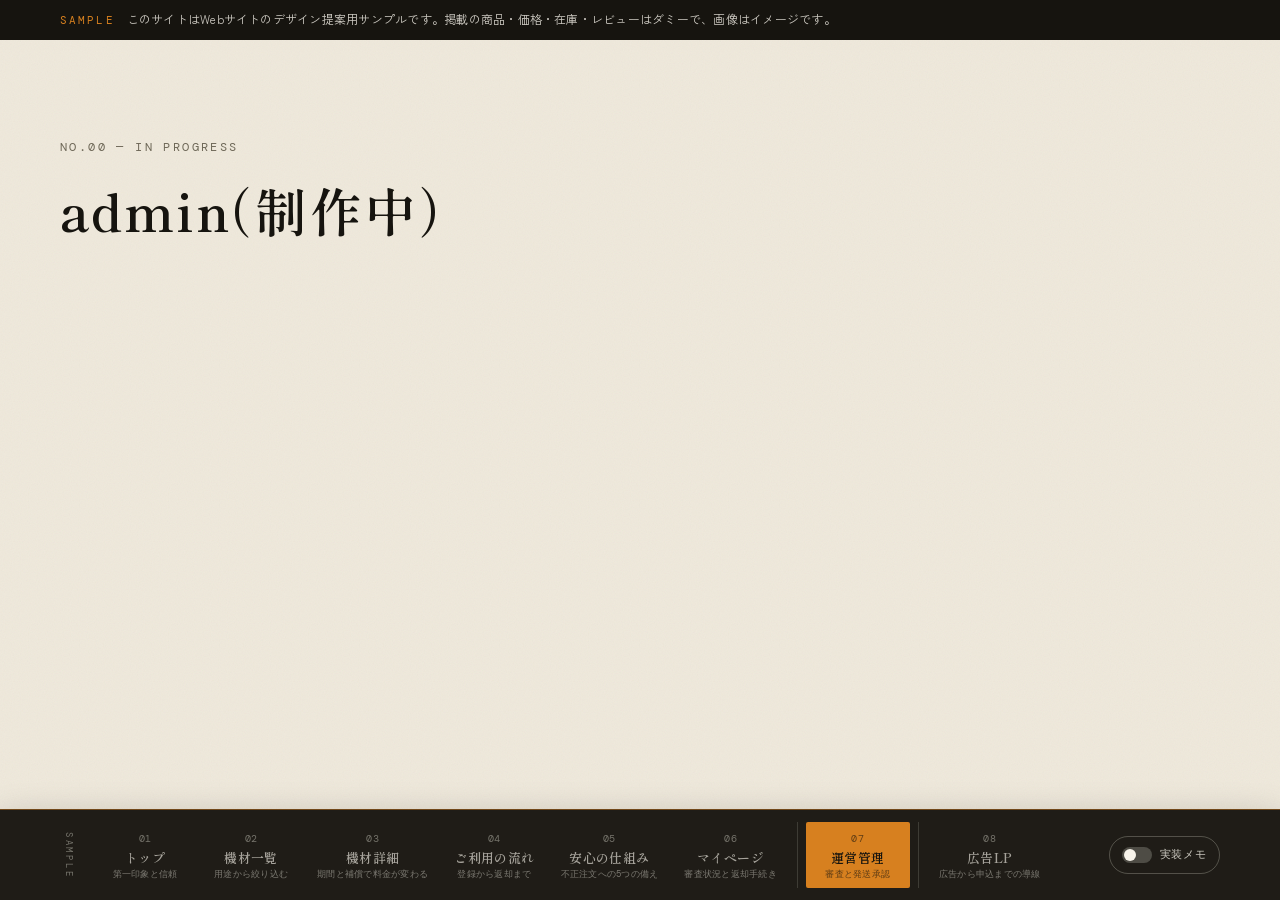
==== admin.html @ 1ea4f6e8 "Add sample site foundation and top page Co-Authored-By: Claude Fable 5.1 <noreply@anthropic.com>" ====
<!DOCTYPE html>
<html lang="ja" data-page="admin" data-chrome="admin">
<head>
<meta charset="UTF-8">
<meta name="viewport" content="width=device-width, initial-scale=1">
<title>運営管理イメージ｜TAMESU</title>
<meta name="description" content="審査、リスク判定、発送承認の流れを示す説明用イメージ。">
<meta name="robots" content="noindex,nofollow,noarchive">
<meta property="og:type" content="website">
<meta property="og:site_name" content="TAMESU（仮称）">
<meta property="og:title" content="運営管理イメージ｜TAMESU">
<meta property="og:description" content="審査、リスク判定、発送承認の流れを示す説明用イメージ。">
<meta property="og:image" content="assets/img/og.jpg">
<meta property="og:locale" content="ja_JP">
<meta name="twitter:card" content="summary_large_image">
<link rel="preconnect" href="https://fonts.googleapis.com">
<link rel="preconnect" href="https://fonts.gstatic.com" crossorigin>
<link rel="stylesheet" href="https://fonts.googleapis.com/css2?family=Archivo:wdth,wght@62..125,400..800&family=DM+Mono:wght@400;500&family=Shippori+Mincho+B1:wght@500;700&family=Zen+Kaku+Gothic+New:wght@400;500;700&display=swap">
<link rel="stylesheet" href="assets/css/base.css?v=09202257">

<noscript><style>.u-reveal{opacity:1!important;transform:none!important}</style></noscript>
</head>
<body>

<div class="c-samplebar" role="note">
  <p class="l-container c-samplebar__inner"><span class="u-mono c-samplebar__tag">SAMPLE</span><span class="c-samplebar__text">このサイトはWebサイトのデザイン提案用サンプルです。掲載の商品・価格・在庫・レビューはダミーで、画像はイメージです。</span></p>
</div>

<header class="c-header" data-header>
  <div class="l-container c-header__inner">
    <a class="c-header__brand" href="index.html">
      <span class="c-header__word">TAMESU</span>
      <span class="c-header__tag">仮称</span>
      <span class="c-header__sub">高額カメラ専門レンタル</span>
    </a>
    <nav class="c-header__nav" aria-label="サイト内ナビゲーション">
      <a href="collection.html">機材を選ぶ</a>
      <a href="guide.html">ご利用の流れ</a>
      <a href="security.html">安心の仕組み</a>
      <a href="mypage.html">マイページ</a>
    </nav>
    <div class="c-header__actions">
      <button class="c-btn c-btn--amber c-btn--sm" type="button" data-demo="このサイトはサンプルです。会員登録は行われません。">無料会員登録</button>
      <button class="c-header__burger" type="button" data-menu-toggle aria-expanded="false" aria-controls="mobileMenu">
        <span aria-hidden="true"></span><span aria-hidden="true"></span><span aria-hidden="true"></span>
        <span class="u-visually-hidden">メニューを開く</span>
      </button>
    </div>
  </div>
  <div class="c-header__mobile" id="mobileMenu" data-mobile-menu>
    <nav aria-label="モバイルナビゲーション">
      <a href="collection.html">機材を選ぶ</a>
      <a href="guide.html">ご利用の流れ</a>
      <a href="security.html">安心の仕組み</a>
      <a href="mypage.html">マイページ</a>
      <a href="index.html#faq">よくある質問</a>
    </nav>
    <button class="c-btn c-btn--amber" type="button" data-demo="このサイトはサンプルです。会員登録は行われません。">無料会員登録</button>
  </div>
</header>

<main id="page-admin" class="l-main"><section class="c-sec"><div class="l-container"><header class="c-sec__head"><p class="c-sec__label">No.00 — IN PROGRESS</p><h1 class="c-sec__title">admin（制作中）</h1></header></div></section></main>

<footer class="c-footer">
  <div class="l-container c-footer__inner">
    <div class="c-footer__brand">
      <p class="c-footer__word">TAMESU<span class="c-footer__tag">仮称</span></p>
      <p class="c-footer__catch">憧れの一台を、買う前に試す。<br>必要な日だけ、安心して。</p>
    </div>
    <nav class="c-footer__nav" aria-label="フッターナビゲーション">
      <div class="c-footer__col">
        <p class="c-footer__heading u-mono">CUSTOMER</p>
        <a href="index.html">トップ</a>
        <a href="collection.html">機材一覧</a>
        <a href="product.html">機材詳細</a>
        <a href="guide.html">ご利用の流れ</a>
        <a href="security.html">安心の仕組み</a>
        <a href="mypage.html">マイページ</a>
      </div>
      <div class="c-footer__col">
        <p class="c-footer__heading u-mono">OPERATION</p>
        <a href="admin.html">運営管理</a>
        <a href="lp.html">広告LP</a>
      </div>
    </nav>
    <div class="c-footer__meta">
      <p class="c-footer__company">運営会社　（御社名が入ります）</p>
      <p class="c-footer__note">本サイトはWebサイトのデザイン提案用サンプルです。掲載の商品・価格・在庫・レビューはダミーで、画像はイメージです。記載の会社名・製品名は各社の商標または登録商標です。Shopify は Shopify Inc. の商標です。</p>
    </div>
  </div>
  <div class="l-container c-footer__bottom">
    <span class="u-mono">© TAMESU — PROPOSAL SAMPLE</span>
    <span class="u-mono c-footer__credit">Sample by MIAKISS</span>
  </div>
</footer>

<nav class="c-dock" data-dock aria-label="サンプルページ切り替え">
  <div class="c-dock__inner">
    <span class="c-dock__label" aria-hidden="true">SAMPLE</span>
    <div class="c-dock__scroll" data-dock-scroll>
      <div class="c-dock__group" data-group="customer">
        <a class="c-dock__item" href="index.html" data-nav="index"><span class="c-dock__no u-mono">01</span><span class="c-dock__name">トップ</span><span class="c-dock__hint">第一印象と信頼</span></a>
        <a class="c-dock__item" href="collection.html" data-nav="collection"><span class="c-dock__no u-mono">02</span><span class="c-dock__name">機材一覧</span><span class="c-dock__hint">用途から絞り込む</span></a>
        <a class="c-dock__item" href="product.html" data-nav="product"><span class="c-dock__no u-mono">03</span><span class="c-dock__name">機材詳細</span><span class="c-dock__hint">期間と補償で料金が変わる</span></a>
        <a class="c-dock__item" href="guide.html" data-nav="guide"><span class="c-dock__no u-mono">04</span><span class="c-dock__name">ご利用の流れ</span><span class="c-dock__hint">登録から返却まで</span></a>
        <a class="c-dock__item" href="security.html" data-nav="security"><span class="c-dock__no u-mono">05</span><span class="c-dock__name">安心の仕組み</span><span class="c-dock__hint">不正注文への5つの備え</span></a>
        <a class="c-dock__item" href="mypage.html" data-nav="mypage"><span class="c-dock__no u-mono">06</span><span class="c-dock__name">マイページ</span><span class="c-dock__hint">審査状況と返却手続き</span></a>
      </div>
      <div class="c-dock__div" aria-hidden="true"></div>
      <div class="c-dock__group" data-group="operator">
        <a class="c-dock__item" href="admin.html" data-nav="admin"><span class="c-dock__no u-mono">07</span><span class="c-dock__name">運営管理</span><span class="c-dock__hint">審査と発送承認</span></a>
      </div>
      <div class="c-dock__div" aria-hidden="true"></div>
      <div class="c-dock__group" data-group="acquisition">
        <a class="c-dock__item" href="lp.html" data-nav="lp"><span class="c-dock__no u-mono">08</span><span class="c-dock__name">広告LP</span><span class="c-dock__hint">広告から申込までの導線</span></a>
      </div>
    </div>
    <button class="c-dock__memo" type="button" data-memo-toggle aria-pressed="false">
      <span class="c-dock__memoSwitch" aria-hidden="true"></span>
      <span class="c-dock__memoLabel">実装メモ</span>
    </button>
    <button class="c-dock__collapse" type="button" data-dock-collapse aria-expanded="true">
      <span class="u-visually-hidden">サンプルdockを折りたたむ</span>
      <span aria-hidden="true">︿</span>
    </button>
  </div>
</nav>

<div class="c-toast" id="toast" role="status" aria-live="polite"></div>

<script src="assets/js/data.js?v=09202257"></script>
<script src="assets/js/site.js?v=09202257"></script>

</body>
</html>
---- assets/css/base.css ----
/* =================================================================
   TAMESU（仮称）サンプルサイト — 共通デザインシステム base.css
   コンセプト：写真雑誌 × 機材の刻印
   このファイルはページ側から編集しない（凍結対象）。
   セレクタは c- / l- / u- 接頭辞のみ。ページ固有は #page-<key> か .p-<key>-*。
   ================================================================= */

/* ---------- 1. トークン ---------- */
:root{
  /* 紙・墨 */
  --c-paper:#EFE9DC;
  --c-paper-2:#E5DCC9;
  --c-paper-3:#F8F4EB;
  --c-ink:#16140F;
  --c-ink-2:#3A362D;
  --c-ink-3:#6E6858;
  --c-line:rgba(22,20,15,.16);
  --c-line-strong:rgba(22,20,15,.55);
  /* 琥珀（アクセント1色のみ） */
  --c-amber:#D7801F;
  --c-amber-deep:#9A520A;
  --c-amber-soft:#F2D9B0;
  /* 状態色 */
  --c-ok:#3F6B4F;
  --c-hold:#B7791F;
  --c-ng:#9C2F22;
  /* 書体 */
  --f-wide:"Archivo",sans-serif;
  --f-mono:"DM Mono",ui-monospace,"SFMono-Regular",Menlo,monospace;
  --f-mincho:"Shippori Mincho B1","Hiragino Mincho ProN","Yu Mincho",serif;
  --f-gothic:"Zen Kaku Gothic New","Hiragino Kaku Gothic ProN","Yu Gothic",sans-serif;

  /* 余白スケール */
  --sp-1:4px; --sp-2:8px; --sp-3:12px; --sp-4:16px; --sp-5:24px;
  --sp-6:32px; --sp-7:48px; --sp-8:64px; --sp-9:96px; --sp-10:132px;

  /* 角丸（原則0〜2px。丸いのはバッジとdockのみ） */
  --r-0:0px; --r-1:2px; --r-pill:999px;

  /* 影（写真の落ち影程度） */
  --shadow-frame:0 22px 40px -26px rgba(22,20,15,.55);
  --shadow-dock:0 16px 40px rgba(22,20,15,.32);
  --shadow-pop:0 10px 26px -8px rgba(22,20,15,.35);

  /* 動き */
  --ease:cubic-bezier(.4,0,.2,1);
  --t-fast:.18s; --t-med:.4s; --t-slow:.65s;

  /* レイヤー */
  --z-header:40; --z-dock:60; --z-toast:90; --z-menu:50;

  /* 寸法 */
  --header-h:76px;
  --dock-h:92px;
  --container-max:1240px;

  color-scheme:light;
}
@media(max-width:599px){
  :root{ --header-h:64px; --dock-h:66px; }
}

/* ---------- 2. リセット ---------- */
*,*::before,*::after{box-sizing:border-box;}
html{-webkit-text-size-adjust:100%;text-size-adjust:100%;}
html,body{margin:0;padding:0;}
body{
  background:var(--c-paper);
  color:var(--c-ink);
  font-family:var(--f-gothic);
  font-size:15.5px;
  line-height:1.9;
  font-weight:400;
  -webkit-font-smoothing:antialiased;
  overflow-x:hidden;
  position:relative;
  padding-bottom:calc(var(--dock-h) + env(safe-area-inset-bottom));
}
img,svg,video,canvas{display:block;max-width:100%;height:auto;}
img{border-style:none;}
a{color:inherit;text-decoration:none;}
button{font:inherit;color:inherit;background:none;border:0;padding:0;cursor:pointer;}
input,select,textarea{font:inherit;color:inherit;}
ul,ol{margin:0;padding:0;list-style:none;}
h1,h2,h3,h4,h5,h6,p,figure,blockquote{margin:0;}
table{border-collapse:collapse;width:100%;}
hr{border:0;border-top:1px solid var(--c-line);margin:0;}
:focus{outline:none;}
:focus-visible{outline:2px solid var(--c-amber-deep);outline-offset:3px;border-radius:1px;}

/* 紙の粒子（ごく薄いノイズ） */
body::before{
  content:"";
  position:fixed;inset:0;
  z-index:0;pointer-events:none;
  opacity:.055;
  mix-blend-mode:multiply;
  background-image:url("data:image/svg+xml,%3Csvg xmlns='http://www.w3.org/2000/svg' width='140' height='140'%3E%3Cfilter id='n'%3E%3CfeTurbulence type='fractalNoise' baseFrequency='0.88' numOctaves='2' stitchTiles='stitch'/%3E%3C/filter%3E%3Crect width='100%25' height='100%25' filter='url(%23n)'/%3E%3C/svg%3E");
  background-size:140px 140px;
}
.l-main,.c-header,.c-footer,.c-dock,.c-samplebar{position:relative;z-index:1;}

/* ---------- 3. タイポグラフィ ---------- */
h1,h2,h3{
  font-family:var(--f-mincho);
  font-weight:600;
  letter-spacing:.04em;
  line-height:1.5;
  color:var(--c-ink);
  font-feature-settings:"palt";
}
h1{font-size:clamp(30px,4.6vw,52px);}
h2{font-size:clamp(24px,3.2vw,36px);}
h3{font-size:clamp(19px,2.2vw,24px);}
p{max-width:64ch;}
strong,b{font-weight:700;}
em{font-style:normal;color:var(--c-amber-deep);}

/* ---------- 4. ユーティリティ ---------- */
.u-mono{font-family:var(--f-mono);letter-spacing:.06em;}
.u-wide{font-family:var(--f-wide);font-stretch:125%;font-variation-settings:"wdth" 125;}
.u-mincho{font-family:var(--f-mincho);}
.u-visually-hidden{
  position:absolute!important;width:1px;height:1px;padding:0;margin:-1px;
  overflow:hidden;clip:rect(0,0,0,0);white-space:nowrap;border:0;
}
.u-reveal{
  opacity:0;
  transform:translateY(18px);
  transition:opacity var(--t-slow) var(--ease),transform var(--t-slow) var(--ease);
  transition-delay:var(--d,0s);
}
.u-reveal.is-visible{opacity:1;transform:none;}
@media(prefers-reduced-motion:reduce){
  .u-reveal{transition:none!important;opacity:1!important;transform:none!important;}
}

/* ---------- 5. レイアウト ---------- */
.l-container{
  max-width:var(--container-max);
  margin-inline:auto;
  padding-inline:20px;
}
@media(min-width:900px){ .l-container{padding-inline:40px;} }

.l-main{display:block;}

.l-grid{
  display:grid;
  grid-template-columns:repeat(12,1fr);
  gap:var(--sp-5) var(--sp-4);
}
@media(max-width:599px){
  .l-grid{grid-template-columns:repeat(4,1fr);gap:var(--sp-4);}
}

.l-stack{display:flex;flex-direction:column;gap:var(--sp-5);}
.l-stack--sm{gap:var(--sp-3);}
.l-stack--lg{gap:var(--sp-7);}

.l-split{
  display:grid;
  grid-template-columns:1fr;
  gap:var(--sp-6);
  align-items:center;
}
@media(min-width:900px){
  .l-split{grid-template-columns:1fr 1fr;gap:var(--sp-8);}
}

/* ---------- 6. c-sec / c-sec__head ---------- */
.c-sec{
  padding-block:var(--sp-9);
  position:relative;
}
.c-sec--tight{padding-block:var(--sp-7);}
.c-sec--paper2{background:var(--c-paper-2);}
.c-sec--ink{
  background:var(--c-ink);
  color:var(--c-paper-3);
}
.c-sec--ink h1,.c-sec--ink h2,.c-sec--ink h3{color:var(--c-paper-3);}
.c-sec--ink p{color:rgba(248,244,235,.78);}
.c-sec--ink .c-sec__no{color:var(--c-amber);}
.c-sec--ink .c-sec__label{color:var(--c-amber-soft);}
.c-sec--ink hr,.c-sec--ink .c-scale{border-color:rgba(248,244,235,.22);}

@media(max-width:599px){
  .c-sec{padding-block:var(--sp-7);}
  .c-sec--tight{padding-block:var(--sp-6);}
}

.c-sec__head{
  max-width:640px;
  margin-bottom:var(--sp-7);
}
.c-sec__head--wide{max-width:none;}
.c-sec__label{
  display:block;
  font-family:var(--f-mono);
  font-size:12px;
  letter-spacing:.2em;
  text-transform:uppercase;
  color:var(--c-ink-3);
  margin-bottom:var(--sp-3);
}
.c-sec__label b{color:var(--c-amber-deep);font-weight:500;}
.c-sec--ink .c-sec__label b{color:var(--c-amber);}
.c-sec__title{margin-bottom:var(--sp-4);}
.c-sec__lead{
  font-size:16px;
  line-height:1.95;
  color:var(--c-ink-2);
  max-width:56ch;
}
.c-sec--ink .c-sec__lead{color:rgba(248,244,235,.82);}

/* ---------- 7. c-btn ---------- */
.c-btn{
  display:inline-flex;
  align-items:center;
  justify-content:center;
  gap:.5em;
  padding:14px 30px;
  font-family:var(--f-mono);
  font-size:13px;
  letter-spacing:.12em;
  text-transform:uppercase;
  border:1px solid var(--c-ink);
  border-radius:var(--r-0);
  background:transparent;
  color:var(--c-ink);
  transition:background var(--t-fast) var(--ease),color var(--t-fast) var(--ease),border-color var(--t-fast) var(--ease),transform var(--t-fast) var(--ease);
  white-space:nowrap;
}
.c-btn:hover{transform:translateY(-1px);}
.c-btn:active{transform:translateY(0);}
.c-btn--primary{background:var(--c-ink);color:var(--c-paper-3);border-color:var(--c-ink);}
.c-btn--primary:hover{background:var(--c-ink-2);border-color:var(--c-ink-2);}
.c-btn--amber{background:var(--c-amber);color:var(--c-ink);border-color:var(--c-amber);}
.c-btn--amber:hover{background:var(--c-amber-deep);border-color:var(--c-amber-deep);color:var(--c-paper-3);}
.c-btn--ghost{background:transparent;border-color:var(--c-line-strong);color:var(--c-ink);}
.c-btn--ghost:hover{border-color:var(--c-ink);background:rgba(22,20,15,.04);}
.c-sec--ink .c-btn--ghost{border-color:rgba(248,244,235,.4);color:var(--c-paper-3);}
.c-sec--ink .c-btn--ghost:hover{border-color:var(--c-paper-3);background:rgba(248,244,235,.08);}
.c-btn--sm{padding:9px 18px;font-size:11.5px;}
.c-btn--block{width:100%;}
.c-btn[disabled]{opacity:.4;cursor:not-allowed;transform:none;}

/* ---------- 8. c-badge ---------- */
.c-badge{
  display:inline-flex;
  align-items:center;
  gap:.4em;
  padding:.4em .85em;
  border-radius:var(--r-pill);
  font-family:var(--f-mono);
  font-size:10.5px;
  letter-spacing:.1em;
  text-transform:uppercase;
  border:1px solid var(--c-line-strong);
  color:var(--c-ink-2);
  background:var(--c-paper-3);
  line-height:1.4;
  white-space:nowrap;
  flex-shrink:0;
}
/* ランク */
.c-badge--s{border-color:var(--c-amber-deep);color:var(--c-amber-deep);background:var(--c-amber-soft);}
.c-badge--a{border-color:var(--c-ink-2);color:var(--c-ink);background:var(--c-paper-3);}
.c-badge--b{border-color:var(--c-line-strong);color:var(--c-ink-3);background:transparent;}
/* 状態 */
.c-badge--ok{border-color:var(--c-ok);color:var(--c-ok);background:rgba(63,107,79,.09);}
.c-badge--hold{border-color:var(--c-hold);color:var(--c-hold);background:rgba(183,121,31,.1);}
.c-badge--ng{border-color:var(--c-ng);color:var(--c-ng);background:rgba(156,47,34,.08);}
.c-badge--wait{border-color:var(--c-ink-3);color:var(--c-ink-3);background:transparent;}
/* 実装種別 */
.c-badge--native{border-color:var(--c-ink);color:var(--c-paper-3);background:var(--c-ink);}
.c-badge--app{border-color:var(--c-amber-deep);color:var(--c-amber-deep);background:var(--c-amber-soft);}
.c-badge--custom{border-color:var(--c-ink-2);color:var(--c-ink-2);background:transparent;}
.c-badge--external{border-style:dashed;border-color:var(--c-ink-3);color:var(--c-ink-3);background:transparent;}
.c-badge--ops{border-color:var(--c-line-strong);color:var(--c-ink-2);background:var(--c-paper-2);}

/* ---------- 9. c-price ---------- */
.c-price{display:flex;align-items:baseline;gap:.4em;flex-wrap:wrap;}
.c-price__label{
  font-family:var(--f-mono);font-size:11.5px;letter-spacing:.1em;
  color:var(--c-ink-3);text-transform:uppercase;margin-right:.3em;
}
.c-price__yen{font-family:var(--f-wide);font-stretch:125%;font-size:.62em;margin-right:.1em;color:var(--c-ink-3);}
.c-price__amount{
  font-family:var(--f-wide);font-stretch:125%;font-variation-settings:"wdth" 125;
  font-weight:700;font-size:clamp(22px,2.6vw,30px);color:var(--c-ink);letter-spacing:.01em;
}
.c-price__unit{font-family:var(--f-mono);font-size:12px;color:var(--c-ink-3);margin-left:.15em;}
.c-price--sm .c-price__amount{font-size:18px;}
.c-price--ref{gap:.55em;}
.c-price--ref .c-price__amount{
  font-size:15px;font-weight:500;color:var(--c-ink-3);
  text-decoration:line-through;text-decoration-color:var(--c-line-strong);
}

/* ---------- 10. c-table ---------- */
.c-table{font-size:14px;}
.c-table th,.c-table td{
  padding:13px 14px;
  border-bottom:1px solid var(--c-line);
  text-align:left;
  vertical-align:top;
}
.c-table thead th{
  font-family:var(--f-mono);font-size:11px;letter-spacing:.12em;text-transform:uppercase;
  color:var(--c-ink-3);border-bottom:1px solid var(--c-line-strong);font-weight:500;
}
.c-table tbody tr:hover{background:rgba(22,20,15,.025);}
.c-table td.u-num,.c-table th.u-num{font-family:var(--f-wide);font-stretch:125%;text-align:right;}
.c-table--zebra tbody tr:nth-child(even){background:var(--c-paper-2);}
.c-table-wrap{overflow-x:auto;-webkit-overflow-scrolling:touch;}

/* ---------- 11. c-spec ---------- */
.c-spec{border-top:1px solid var(--c-line-strong);}
.c-spec__row{
  display:grid;grid-template-columns:120px 1fr;gap:var(--sp-4);
  padding:12px 0;border-bottom:1px solid var(--c-line);
}
.c-spec__label{
  font-family:var(--f-mono);font-size:11.5px;letter-spacing:.1em;text-transform:uppercase;color:var(--c-ink-3);
  padding-top:2px;
}
.c-spec__value{font-size:14.5px;color:var(--c-ink);}
@media(max-width:599px){
  .c-spec__row{grid-template-columns:96px 1fr;}
}

/* ---------- 12. c-form ---------- */
.c-form{display:flex;flex-direction:column;gap:var(--sp-5);}
.c-form__field{display:flex;flex-direction:column;gap:8px;}
.c-form__label{
  font-family:var(--f-mono);font-size:11.5px;letter-spacing:.1em;text-transform:uppercase;color:var(--c-ink-2);
}
.c-form__label .is-required{color:var(--c-amber-deep);margin-left:.4em;}
.c-form__hint{font-size:12.5px;color:var(--c-ink-3);}
.c-form input[type="text"],
.c-form input[type="email"],
.c-form input[type="tel"],
.c-form input[type="date"],
.c-form input[type="number"],
.c-form select,
.c-form textarea{
  width:100%;
  padding:13px 14px;
  background:var(--c-paper-3);
  border:1px solid var(--c-line-strong);
  border-radius:var(--r-0);
  color:var(--c-ink);
  font-size:15px;
  transition:border-color var(--t-fast) var(--ease),box-shadow var(--t-fast) var(--ease);
}
.c-form input:focus,.c-form select:focus,.c-form textarea:focus{
  border-color:var(--c-amber-deep);
  box-shadow:0 0 0 3px rgba(215,128,31,.16);
}
.c-form textarea{min-height:120px;resize:vertical;}
.c-form__row{display:grid;grid-template-columns:1fr 1fr;gap:var(--sp-4);}
@media(max-width:599px){.c-form__row{grid-template-columns:1fr;}}
.c-form__radiogroup,.c-form__checkgroup{display:flex;flex-direction:column;gap:10px;}
.c-form__option{
  display:flex;align-items:flex-start;gap:10px;
  font-size:14.5px;color:var(--c-ink-2);cursor:pointer;
}
.c-form__option input{accent-color:var(--c-amber-deep);margin-top:3px;}

/* ---------- 13. c-notice ---------- */
.c-notice{
  display:flex;gap:12px;
  padding:16px 18px;
  border:1px solid var(--c-line-strong);
  border-left:3px solid var(--c-ink);
  background:var(--c-paper-3);
  font-size:14px;
  color:var(--c-ink-2);
  line-height:1.85;
}
.c-notice__mark{
  font-family:var(--f-mono);font-size:11px;letter-spacing:.08em;text-transform:uppercase;
  color:var(--c-ink-3);flex-shrink:0;padding-top:2px;
}
.c-notice--warn{border-left-color:var(--c-amber-deep);}
.c-notice--warn .c-notice__mark{color:var(--c-amber-deep);}

/* ---------- 14. c-faq ---------- */
.c-faq{border-top:1px solid var(--c-line-strong);}
.c-faq__item{border-bottom:1px solid var(--c-line);}
.c-faq__item summary{
  display:flex;align-items:baseline;gap:16px;
  padding:20px 4px;
  cursor:pointer;
  list-style:none;
  font-size:15.5px;
  font-weight:500;
  color:var(--c-ink);
}
.c-faq__item summary::-webkit-details-marker{display:none;}
.c-faq__q{
  font-family:var(--f-mono);color:var(--c-amber-deep);font-size:13px;flex-shrink:0;padding-top:1px;
}
.c-faq__item summary::after{
  content:"+";
  margin-left:auto;
  font-family:var(--f-wide);font-size:20px;color:var(--c-ink-3);
  transition:transform var(--t-fast) var(--ease);
  flex-shrink:0;
}
.c-faq__item[open] summary::after{content:"−";}
.c-faq__a{padding:0 4px 22px 32px;color:var(--c-ink-2);font-size:14.5px;line-height:1.9;max-width:60ch;}

/* ---------- 15. c-steps ---------- */
.c-steps{
  display:flex;flex-direction:column;gap:0;
  border-top:1px solid var(--c-line-strong);
}
.c-steps__item{
  display:grid;grid-template-columns:64px 1fr;gap:var(--sp-4);
  padding:var(--sp-5) 0;
  border-bottom:1px solid var(--c-line);
  position:relative;
}
.c-steps__no{
  font-family:var(--f-wide);font-stretch:125%;font-weight:700;
  font-size:26px;color:var(--c-line-strong);
}
.c-steps__item.is-active .c-steps__no{color:var(--c-amber-deep);}
.c-steps__title{font-size:16px;font-weight:600;margin-bottom:6px;color:var(--c-ink);}
.c-steps__desc{font-size:14px;color:var(--c-ink-2);max-width:56ch;}
.c-steps__time{
  display:inline-block;margin-top:8px;
  font-family:var(--f-mono);font-size:11.5px;letter-spacing:.08em;color:var(--c-ink-3);
}

/* 横並びサマリー版（トップページの4ステップなど） */
.c-steps--row{
  display:grid;grid-template-columns:repeat(4,1fr);gap:var(--sp-5);
  border-top:0;
}
.c-steps--row .c-steps__item{
  display:block;padding:0;border-bottom:0;border-top:1px solid var(--c-line-strong);padding-top:var(--sp-4);
}
@media(max-width:899px){
  .c-steps--row{grid-template-columns:repeat(2,1fr);}
}
@media(max-width:599px){
  .c-steps--row{grid-template-columns:1fr;}
}

/* ---------- 16. c-frame / c-exif（ファインダー枠） ---------- */
.c-frame{
  position:relative;
  overflow:hidden;
  background:var(--c-paper-2);
  isolation:isolate;
}
.c-frame--169{aspect-ratio:16/9;}
.c-frame--32{aspect-ratio:3/2;}
.c-frame--11{aspect-ratio:1/1;}
.c-frame--45{aspect-ratio:4/5;}
.c-frame img{
  width:100%;height:100%;object-fit:cover;
  transition:transform 1.1s var(--ease);
}
.c-frame:hover img,.c-frame:focus-within img{transform:scale(1.035);}
@media(prefers-reduced-motion:reduce){ .c-frame img{transition:none;} .c-frame:hover img{transform:none;} }

.c-frame__corner{
  position:absolute;
  width:22px;height:22px;
  border:0 solid var(--c-ink-2);
  transition:border-color var(--t-med) var(--ease),transform var(--t-med) var(--ease);
  pointer-events:none;
  z-index:2;
}
.c-frame__corner--tl{top:11px;left:11px;border-top-width:1.5px;border-left-width:1.5px;}
.c-frame__corner--tr{top:11px;right:11px;border-top-width:1.5px;border-right-width:1.5px;}
.c-frame__corner--bl{bottom:11px;left:11px;border-bottom-width:1.5px;border-left-width:1.5px;}
.c-frame__corner--br{bottom:11px;right:11px;border-bottom-width:1.5px;border-right-width:1.5px;}
.c-frame:hover .c-frame__corner,.c-frame:focus-within .c-frame__corner{border-color:var(--c-amber);}
.c-frame:hover .c-frame__corner--tl,.c-frame:focus-within .c-frame__corner--tl{transform:translate(3px,3px);}
.c-frame:hover .c-frame__corner--tr,.c-frame:focus-within .c-frame__corner--tr{transform:translate(-3px,3px);}
.c-frame:hover .c-frame__corner--bl,.c-frame:focus-within .c-frame__corner--bl{transform:translate(3px,-3px);}
.c-frame:hover .c-frame__corner--br,.c-frame:focus-within .c-frame__corner--br{transform:translate(-3px,-3px);}

.c-frame__cross{
  position:absolute;top:50%;left:50%;width:13px;height:13px;
  transform:translate(-50%,-50%);
  pointer-events:none;z-index:2;opacity:.45;
  transition:opacity var(--t-med) var(--ease);
}
.c-frame__cross::before,.c-frame__cross::after{
  content:"";position:absolute;background:var(--c-ink-2);
}
.c-frame__cross::before{top:50%;left:0;width:100%;height:1px;transform:translateY(-50%);}
.c-frame__cross::after{left:50%;top:0;height:100%;width:1px;transform:translateX(-50%);}
.c-frame:hover .c-frame__cross,.c-frame:focus-within .c-frame__cross{opacity:.75;}

.c-frame__key{
  position:absolute;inset:0;z-index:1;
  display:none;flex-direction:column;align-items:center;justify-content:center;gap:6px;
  text-align:center;padding:16px;
  background:
    repeating-linear-gradient(45deg,transparent,transparent 9px,rgba(22,20,15,.05) 9px,rgba(22,20,15,.05) 10px),
    var(--c-paper-2);
}
.c-frame__key-text{
  font-family:var(--f-mono);font-size:11px;letter-spacing:.12em;text-transform:uppercase;color:var(--c-ink-3);
}
.c-frame__key-sub{
  font-family:var(--f-mono);font-size:9.5px;letter-spacing:.16em;text-transform:uppercase;color:var(--c-ink-3);opacity:.6;
}
.c-frame.is-noimg img{visibility:hidden;}
.c-frame.is-noimg .c-frame__key{display:flex;}

.c-exif{
  margin-top:10px;
  font-family:var(--f-mono);
  font-size:11.5px;
  letter-spacing:.1em;
  color:var(--c-ink-3);
  display:flex;flex-wrap:wrap;gap:0 14px;
}

/* コマ番号（コンタクトシート用） */
.c-card-product__no{
  position:absolute;top:10px;left:10px;z-index:3;
  font-family:var(--f-mono);font-size:10.5px;letter-spacing:.08em;
  background:var(--c-paper-3);border:1px solid var(--c-line-strong);
  padding:2px 7px;color:var(--c-ink-2);
}

/* ---------- 17. c-sheet（コンタクトシート型グリッド） ---------- */
.c-sheet{
  display:grid;
  grid-template-columns:repeat(2,1fr);
  gap:36px 22px;
}
@media(min-width:700px){ .c-sheet{grid-template-columns:repeat(3,1fr);} }
@media(min-width:1080px){ .c-sheet{grid-template-columns:repeat(4,1fr);} }

/* ---------- 18. c-scale（露出スケール風の区切り） ---------- */
.c-scale{
  display:flex;justify-content:space-between;align-items:flex-end;
  border-top:1px solid var(--c-line-strong);
  padding-top:8px;
  margin-block:var(--sp-8);
  list-style:none;
}
.c-scale li{
  font-family:var(--f-mono);font-size:10.5px;color:var(--c-ink-3);
  position:relative;padding-top:8px;line-height:1;
}
.c-scale li::before{
  content:"";position:absolute;top:0;left:50%;width:1px;height:6px;
  background:var(--c-line-strong);transform:translateX(-50%);
}
.c-scale li.is-mid{color:var(--c-amber-deep);font-weight:500;}
.c-scale li.is-mid::before{height:11px;width:1.5px;background:var(--c-amber-deep);}
@media(max-width:599px){ .c-scale{margin-block:var(--sp-6);} .c-scale li{font-size:9.5px;} }

/* ---------- 19. c-card-product ---------- */
.c-card-product{position:relative;}
.c-card-product__link{display:block;}
.c-card-product__frame{margin-bottom:14px;}
.c-card-product__meta{
  display:flex;align-items:center;gap:8px;margin-bottom:8px;
  font-family:var(--f-mono);font-size:11px;letter-spacing:.1em;color:var(--c-ink-3);text-transform:uppercase;
}
.c-card-product__name{
  font-family:var(--f-wide);font-stretch:125%;font-variation-settings:"wdth" 125;
  font-weight:700;font-size:18px;color:var(--c-ink);line-height:1.3;margin-bottom:4px;
  transition:color var(--t-fast) var(--ease);
}
.c-card-product__link:hover .c-card-product__name{color:var(--c-amber-deep);}
.c-card-product__cat{font-size:12.5px;color:var(--c-ink-3);margin-bottom:12px;}
.c-card-product__foot{display:flex;align-items:flex-end;justify-content:space-between;gap:10px;flex-wrap:wrap;}
.c-card-product__price{display:flex;flex-direction:column;gap:2px;}
.c-card-product__priceLabel{font-size:10.5px;color:var(--c-ink-3);}
.c-card-product__priceNum{
  font-family:var(--f-wide);font-stretch:125%;font-variation-settings:"wdth" 125;
  font-weight:700;font-size:20px;color:var(--c-ink);
}
.c-card-product__priceNum span{font-family:var(--f-mono);font-size:11px;color:var(--c-ink-3);font-weight:400;margin-left:2px;}
.c-card-product__ref{font-size:10.5px;color:var(--c-ink-3);letter-spacing:.02em;margin-top:2px;}
.c-card-product__ref s{text-decoration-thickness:1px;}
.c-card-product__stock{font-family:var(--f-mono);font-size:11px;color:var(--c-ink-3);text-align:right;}
.c-card-product__stock b{color:var(--c-amber-deep);font-weight:500;}
.c-card-product__stock.is-low b{color:var(--c-ng);}

/* ---------- 20. c-chip ---------- */
.c-chip-row{display:flex;flex-wrap:wrap;gap:10px;}
.c-chip{
  display:inline-flex;flex-direction:column;align-items:center;gap:2px;
  padding:11px 20px;
  border:1px solid var(--c-line-strong);
  background:var(--c-paper-3);
  color:var(--c-ink-2);
  transition:border-color var(--t-fast) var(--ease),background var(--t-fast) var(--ease),color var(--t-fast) var(--ease);
  cursor:pointer;
}
.c-chip b{font-family:var(--f-wide);font-stretch:125%;font-size:14px;}
.c-chip small{font-family:var(--f-mono);font-size:9.5px;letter-spacing:.08em;color:var(--c-ink-3);text-transform:uppercase;}
.c-chip:hover{border-color:var(--c-ink);}
.c-chip[aria-pressed="true"]{background:var(--c-ink);border-color:var(--c-ink);color:var(--c-paper-3);}
.c-chip[aria-pressed="true"] small{color:var(--c-amber-soft);}
.c-chip--reco{border-color:var(--c-amber-deep);}
.c-chip--reco small{color:var(--c-amber-deep);}
.c-chip[aria-pressed="true"].c-chip--reco small{color:var(--c-amber-soft);}

/* ---------- 21. c-memo（実装メモ／校正紙の赤字） ---------- */
.c-memo{display:none;}
html.is-memo-on .c-memo{
  display:block;
  position:relative;
  margin:var(--sp-6) 0;
  padding:18px 20px 20px 22px;
  background:var(--c-paper-3);
  border:1px solid var(--c-amber);
  border-left:4px solid var(--c-amber-deep);
  box-shadow:var(--shadow-pop);
}
.c-memo__head{
  display:flex;align-items:center;flex-wrap:wrap;gap:8px;
  margin-bottom:10px;
}
.c-memo__pin{
  display:inline-flex;align-items:center;justify-content:center;
  width:22px;height:22px;border-radius:50%;
  background:var(--c-amber-deep);color:var(--c-paper-3);
  font-family:var(--f-mono);font-size:10.5px;font-weight:500;
  flex-shrink:0;
}
.c-memo__ref{font-family:var(--f-mono);font-size:10px;letter-spacing:.06em;color:var(--c-ink-3);}
.c-memo__plan{
  font-family:var(--f-mono);font-size:10px;letter-spacing:.06em;text-transform:uppercase;
  color:var(--c-ink-2);padding:.3em .7em;border:1px solid var(--c-line-strong);border-radius:var(--r-pill);
}
.c-memo__conf{
  font-family:var(--f-mono);font-size:10px;letter-spacing:.06em;
  padding:.3em .7em;border-radius:var(--r-pill);border:1px solid var(--c-line-strong);color:var(--c-ink-3);
}
.c-memo__conf.is-ok{border-color:var(--c-ok);color:var(--c-ok);}
.c-memo__title{
  font-family:var(--f-gothic);font-weight:700;font-size:14.5px;color:var(--c-ink);margin-bottom:6px;
}
.c-memo__body{font-size:13px;line-height:1.85;color:var(--c-ink-2);max-width:62ch;}
@media(max-width:599px){
  html.is-memo-on .c-memo{padding:15px 16px 16px 18px;}
}

/* ---------- 22. c-samplebar ---------- */
.c-samplebar{
  background:var(--c-ink);
  color:var(--c-paper-3);
}
.c-samplebar__inner{
  display:flex;align-items:baseline;gap:12px;flex-wrap:wrap;
  padding-block:9px;
}
.c-samplebar__tag{
  font-size:10.5px;letter-spacing:.2em;color:var(--c-amber);flex-shrink:0;
}
.c-samplebar__text{font-size:12px;letter-spacing:.02em;color:rgba(248,244,235,.82);line-height:1.6;}

/* ---------- 23. c-header ---------- */
.c-header{
  position:sticky;top:0;z-index:var(--z-header);
  background:rgba(239,233,220,.92);
  backdrop-filter:blur(8px);-webkit-backdrop-filter:blur(8px);
  border-bottom:1px solid var(--c-line);
  transition:box-shadow var(--t-fast) var(--ease),background var(--t-fast) var(--ease);
}
.c-header.is-scrolled{
  background:rgba(239,233,220,.98);
  box-shadow:0 8px 20px -14px rgba(22,20,15,.4);
}
.c-header__inner{
  height:var(--header-h);
  display:flex;align-items:center;gap:20px;
}
.c-header__brand{display:flex;align-items:baseline;gap:9px;flex-shrink:0;}
.c-header__word{
  font-family:var(--f-wide);font-stretch:125%;font-variation-settings:"wdth" 125;
  font-weight:800;font-size:21px;letter-spacing:.05em;color:var(--c-ink);
}
.c-header__tag{
  font-family:var(--f-mono);font-size:9.5px;letter-spacing:.06em;color:var(--c-ink-3);
  border:1px solid var(--c-line-strong);border-radius:var(--r-pill);padding:2px 7px;
}
.c-header__sub{
  font-family:var(--f-mono);font-size:11px;letter-spacing:.06em;color:var(--c-ink-3);
  padding-left:9px;border-left:1px solid var(--c-line-strong);
}
.c-header__nav{display:flex;align-items:center;gap:22px;margin-left:auto;}
.c-header__nav a{
  font-family:var(--f-mono);font-size:11.5px;letter-spacing:.06em;color:var(--c-ink-2);
  position:relative;padding-bottom:3px;white-space:nowrap;
}
.c-header__nav a::after{
  content:"";position:absolute;left:0;bottom:0;width:0;height:1px;background:var(--c-amber-deep);
  transition:width var(--t-fast) var(--ease);
}
.c-header__nav a:hover::after{width:100%;}
.c-header__actions{display:flex;align-items:center;gap:14px;flex-shrink:0;}
.c-header__burger{
  display:none;flex-direction:column;justify-content:center;gap:5px;
  width:38px;height:38px;
}
.c-header__burger span{display:block;width:20px;height:1.5px;background:var(--c-ink);transition:transform var(--t-fast) var(--ease),opacity var(--t-fast) var(--ease);}
.c-header__burger[aria-expanded="true"] span:nth-child(1){transform:translateY(6.5px) rotate(45deg);}
.c-header__burger[aria-expanded="true"] span:nth-child(2){opacity:0;}
.c-header__burger[aria-expanded="true"] span:nth-child(3){transform:translateY(-6.5px) rotate(-45deg);}

.c-header__mobile{
  display:none;
  position:absolute;top:100%;left:0;right:0;
  background:var(--c-paper-3);
  border-bottom:1px solid var(--c-line-strong);
  box-shadow:var(--shadow-pop);
  padding:var(--sp-5) 20px calc(var(--sp-6) + env(safe-area-inset-bottom));
}
.c-header__mobile nav{display:flex;flex-direction:column;gap:0;margin-bottom:var(--sp-5);}
.c-header__mobile nav a{
  font-family:var(--f-mono);font-size:13.5px;letter-spacing:.06em;color:var(--c-ink);
  padding:14px 2px;border-bottom:1px solid var(--c-line);
}
html.is-menu-open .c-header__mobile{display:block;}

@media(max-width:899px){
  .c-header__nav{display:none;}
  .c-header__burger{display:flex;}
  .c-header__sub{display:none;}
}
@media(min-width:900px){
  .c-header__mobile{display:none!important;}
}
@media(max-width:1199px){
  .c-header__sub{display:none;}
}

/* ---------- 24. c-footer ---------- */
.c-footer{
  background:var(--c-ink);
  color:var(--c-paper-3);
  padding-block:var(--sp-8) var(--sp-6);
  margin-top:0;
}
.c-footer__inner{
  display:grid;grid-template-columns:1.2fr 1fr 1fr;gap:var(--sp-8);
  padding-bottom:var(--sp-7);
  border-bottom:1px solid rgba(248,244,235,.14);
}
.c-footer__word{
  font-family:var(--f-wide);font-stretch:125%;font-variation-settings:"wdth" 125;
  font-weight:800;font-size:24px;letter-spacing:.05em;margin-bottom:14px;
}
.c-footer__tag{
  font-family:var(--f-mono);font-size:9.5px;letter-spacing:.06em;color:rgba(248,244,235,.55);
  border:1px solid rgba(248,244,235,.3);border-radius:var(--r-pill);padding:2px 7px;margin-left:9px;
  vertical-align:middle;
}
.c-footer__catch{font-family:var(--f-mincho);font-size:15px;line-height:1.85;color:rgba(248,244,235,.72);}
.c-footer__heading{font-size:10.5px;letter-spacing:.16em;color:rgba(248,244,235,.45);margin-bottom:14px;}
.c-footer__col{display:flex;flex-direction:column;gap:11px;}
.c-footer__col a{font-size:13.5px;color:rgba(248,244,235,.82);}
.c-footer__col a:hover{color:var(--c-amber);}
.c-footer__meta{display:flex;flex-direction:column;gap:12px;}
.c-footer__company{font-size:13px;color:rgba(248,244,235,.82);}
.c-footer__note{font-size:11px;line-height:1.9;color:rgba(248,244,235,.45);}
.c-footer__bottom{
  display:flex;justify-content:space-between;align-items:center;gap:10px;flex-wrap:wrap;
  padding-top:var(--sp-5);
  font-size:10.5px;letter-spacing:.08em;color:rgba(248,244,235,.4);
}
.c-footer__credit{color:rgba(248,244,235,.32);}

@media(max-width:899px){
  .c-footer__inner{grid-template-columns:1fr 1fr;}
  .c-footer__brand{grid-column:1/-1;margin-bottom:var(--sp-3);}
}
@media(max-width:599px){
  .c-footer__inner{grid-template-columns:1fr;gap:var(--sp-6);}
}

/* lp: 簡易フッター（ナビを畳む） */
html[data-chrome="lp"] .c-footer__nav{display:none;}
html[data-chrome="lp"] .c-footer__inner{grid-template-columns:1.4fr 1fr;}
@media(max-width:599px){ html[data-chrome="lp"] .c-footer__inner{grid-template-columns:1fr;} }

/* admin: ヘッダー・フッターは出さない（枠は断片側） */
html[data-chrome="admin"] .c-header,
html[data-chrome="admin"] .c-footer{display:none;}

/* lp: ヘッダーは最小（ロゴ＋CTAのみ） */
html[data-chrome="lp"] .c-header__nav{display:none;}
html[data-chrome="lp"] .c-header__burger{display:none;}
html[data-chrome="lp"] .c-header__mobile{display:none!important;}

/* ---------- 25. c-dock ---------- */
.c-dock{
  position:fixed;left:0;right:0;bottom:0;z-index:var(--z-dock);
  background:rgba(22,20,15,.96);
  backdrop-filter:blur(10px);-webkit-backdrop-filter:blur(10px);
  border-top:1px solid rgba(215,128,31,.45);
  box-shadow:var(--shadow-dock);
  transition:transform var(--t-med) var(--ease);
  padding-bottom:env(safe-area-inset-bottom);
}
.c-dock.is-collapsed .c-dock__inner{transform:translateY(calc(100% - 30px));}
.c-dock.is-collapsed{padding-bottom:0;}
.c-dock__inner{
  max-width:var(--container-max);
  margin-inline:auto;
  padding:12px 20px;
  display:flex;align-items:center;gap:14px;
  transition:transform var(--t-med) var(--ease);
}
@media(min-width:900px){ .c-dock__inner{padding:12px 40px;} }

.c-dock__label{
  writing-mode:vertical-rl;
  font-family:var(--f-mono);font-size:9px;letter-spacing:.3em;
  color:rgba(248,244,235,.4);flex-shrink:0;padding-right:2px;
}
.c-dock__scroll{
  display:flex;align-items:stretch;gap:2px;
  overflow-x:auto;scroll-snap-type:x proximity;
  scrollbar-width:none;flex:1;min-width:0;
}
.c-dock__scroll::-webkit-scrollbar{display:none;}
.c-dock__group{display:flex;gap:2px;flex-shrink:0;}
.c-dock__div{
  width:1px;flex-shrink:0;align-self:stretch;
  background:rgba(248,244,235,.14);margin-inline:6px;
}
.c-dock__item{
  scroll-snap-align:start;
  display:flex;flex-direction:column;align-items:center;justify-content:center;gap:2px;
  min-width:104px;padding:8px 12px;
  color:rgba(248,244,235,.62);
  border-radius:var(--r-1);
  transition:background var(--t-fast) var(--ease),color var(--t-fast) var(--ease);
  text-align:center;
}
.c-dock__no{font-size:9.5px;color:rgba(248,244,235,.4);}
.c-dock__name{font-family:var(--f-mincho);font-size:13px;font-weight:600;letter-spacing:.03em;line-height:1.3;}
.c-dock__hint{font-family:var(--f-mono);font-size:8.5px;letter-spacing:.03em;color:rgba(248,244,235,.42);line-height:1.3;}
.c-dock__item:hover{background:rgba(248,244,235,.08);color:var(--c-paper-3);}
.c-dock__item.is-current{background:var(--c-amber);color:var(--c-ink);}
.c-dock__item.is-current .c-dock__no,.c-dock__item.is-current .c-dock__hint{color:rgba(22,20,15,.62);}

.c-dock__memo{
  display:flex;align-items:center;gap:8px;flex-shrink:0;
  padding:8px 12px;border:1px solid rgba(248,244,235,.24);border-radius:var(--r-pill);
  color:rgba(248,244,235,.8);
}
.c-dock__memoLabel{font-family:var(--f-mono);font-size:10.5px;letter-spacing:.08em;white-space:nowrap;}
.c-dock__memoSwitch{
  position:relative;width:30px;height:16px;border-radius:var(--r-pill);
  background:rgba(248,244,235,.22);flex-shrink:0;
  transition:background var(--t-fast) var(--ease);
}
.c-dock__memoSwitch::before{
  content:"";position:absolute;top:2px;left:2px;width:12px;height:12px;border-radius:50%;
  background:var(--c-paper-3);transition:transform var(--t-fast) var(--ease);
}
.c-dock__memo[aria-pressed="true"] .c-dock__memoSwitch{background:var(--c-amber);}
.c-dock__memo[aria-pressed="true"] .c-dock__memoSwitch::before{transform:translateX(14px);background:var(--c-ink);}

.c-dock__collapse{
  display:none;flex-shrink:0;width:26px;height:26px;align-items:center;justify-content:center;
  color:rgba(248,244,235,.5);font-size:13px;
}

@media(max-width:899px){
  .c-dock__hint{display:none;}
}
@media(max-width:899px){
  .c-dock__item{min-width:92px;}
}
@media(max-width:599px){
  /* スマホ：高さ64pxの細い計器盤。1画面に4ページ分が見え、横スクロールで残りへ */
  .c-dock__label{display:none;}
  .c-dock__no{display:none;}
  .c-dock__hint{display:none;}
  .c-dock__scroll{align-items:center;height:48px;}
  .c-dock__group{align-items:center;height:48px;}
  .c-dock__item{flex:0 0 auto;min-width:74px;height:44px;padding:4px 10px;}
  .c-dock__name{font-size:12px;white-space:nowrap;}
  .c-dock__div{align-self:center;height:24px;margin-inline:4px;}
  .c-dock__memoLabel{display:none;}
  .c-dock__memo{padding:7px 8px;gap:0;}
  .c-dock__collapse{display:flex;position:absolute;top:-27px;right:10px;background:rgba(22,20,15,.96);border:1px solid rgba(215,128,31,.45);border-bottom:0;padding:4px 10px;}
  .c-dock__inner{flex-wrap:nowrap;padding:8px 10px;gap:8px;position:relative;}
  .c-samplebar__text{font-size:10.5px;line-height:1.5;}
  .c-samplebar__inner{padding-block:6px;}
}

/* ---------- 26. c-toast ---------- */
.c-toast{
  position:fixed;left:50%;bottom:calc(var(--dock-h) + 18px + env(safe-area-inset-bottom));
  transform:translateX(-50%);
  z-index:var(--z-toast);
  display:flex;flex-direction:column;gap:8px;
  align-items:center;
  pointer-events:none;
  width:min(92vw,420px);
}
.c-toast__item{
  background:var(--c-ink);color:var(--c-paper-3);
  font-size:13px;line-height:1.6;
  padding:12px 18px;
  border-left:3px solid var(--c-amber);
  box-shadow:var(--shadow-pop);
  opacity:0;transform:translateY(8px);
  transition:opacity var(--t-med) var(--ease),transform var(--t-med) var(--ease);
  text-align:center;
}
.c-toast__item.is-visible{opacity:1;transform:none;}

/* ---------- 27. 印刷・縮小モーション ---------- */
@media print{
  .c-dock,.c-header,.c-samplebar,.c-toast{display:none!important;}
}
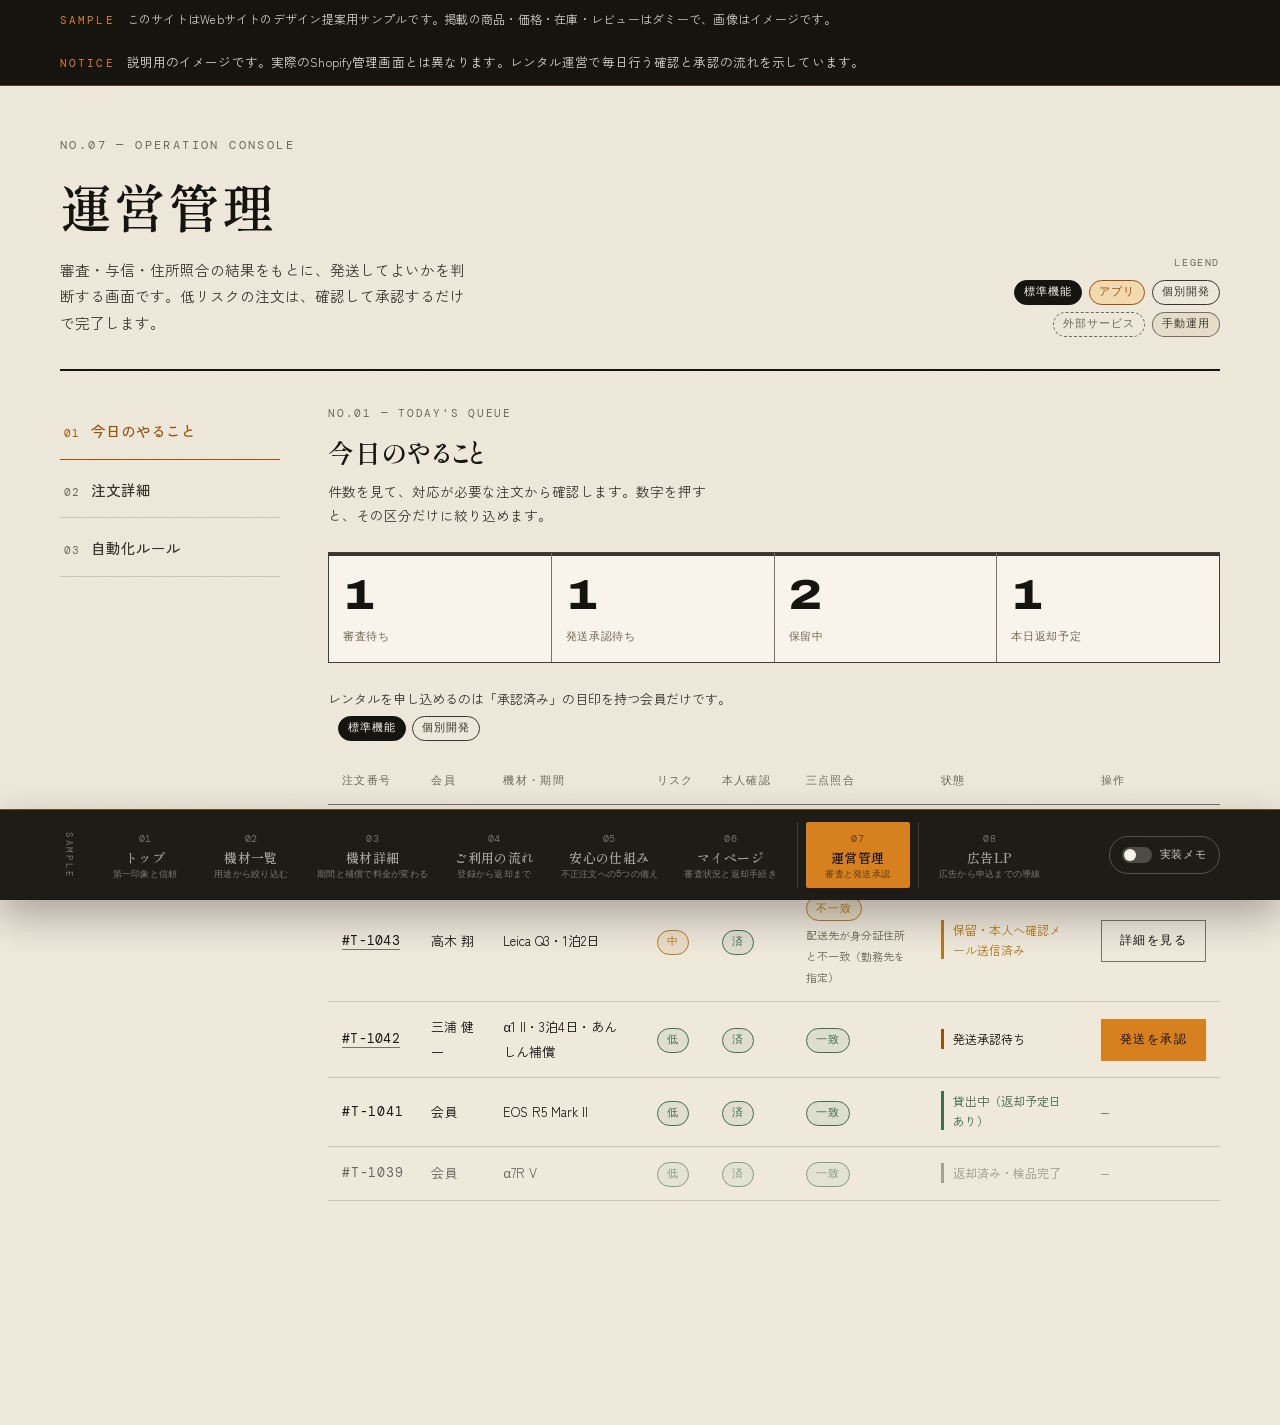
==== commit 4ab926bb: "Add all eight pages Co-Authored-By: Claude Fable 5.1 <noreply@anthropic.com>" ====
--- a/admin.html
+++ b/admin.html
@@ -16,8 +16,8 @@
 <link rel="preconnect" href="https://fonts.googleapis.com">
 <link rel="preconnect" href="https://fonts.gstatic.com" crossorigin>
 <link rel="stylesheet" href="https://fonts.googleapis.com/css2?family=Archivo:wdth,wght@62..125,400..800&family=DM+Mono:wght@400;500&family=Shippori+Mincho+B1:wght@500;700&family=Zen+Kaku+Gothic+New:wght@400;500;700&display=swap">
-<link rel="stylesheet" href="assets/css/base.css?v=09202257">
-
+<link rel="stylesheet" href="assets/css/base.css?v=09211036">
+<link rel="stylesheet" href="assets/css/admin.css?v=09211036">
 <noscript><style>.u-reveal{opacity:1!important;transform:none!important}</style></noscript>
 </head>
 <body>
@@ -59,7 +59,333 @@
   </div>
 </header>
 
-<main id="page-admin" class="l-main"><section class="c-sec"><div class="l-container"><header class="c-sec__head"><p class="c-sec__label">No.00 — IN PROGRESS</p><h1 class="c-sec__title">admin（制作中）</h1></header></div></section></main>
+<main id="page-admin" class="l-main"><!-- ============================================================
+     admin — 運営管理イメージ（chrome=admin。サンプルバー＋dockのみ共通）
+     管理画面の枠（左ナビ＋上部バー＋メイン）はこの断片内で自作する。
+     ============================================================ -->
+
+<div class="p-admin-banner" role="note">
+  <p class="l-container p-admin-banner__inner">
+    <span class="u-mono p-admin-banner__tag">NOTICE</span>
+    <span class="p-admin-banner__text">説明用のイメージです。実際のShopify管理画面とは異なります。レンタル運営で毎日行う確認と承認の流れを示しています。</span>
+  </p>
+</div>
+
+<section class="p-admin-shell" id="page-admin-shell" aria-label="運営管理コンソール">
+  <div class="l-container p-admin-shellInner">
+
+    <header class="p-admin-head u-reveal" style="--d:0s">
+      <div class="p-admin-head__title">
+        <p class="p-admin-head__eyebrow u-mono">No.07 — OPERATION CONSOLE</p>
+        <h1 class="p-admin-head__h1 u-mincho">運営管理</h1>
+        <p class="p-admin-head__lead">審査・与信・住所照合の結果をもとに、発送してよいかを判断する画面です。低リスクの注文は、確認して承認するだけで完了します。</p>
+      </div>
+      <div class="p-admin-legend" aria-label="実装種別の凡例">
+        <span class="p-admin-legend__label u-mono">LEGEND</span>
+        <span class="p-admin-legend__list">
+          <span class="c-badge c-badge--native">標準機能</span>
+          <span class="c-badge c-badge--app">アプリ</span>
+          <span class="c-badge c-badge--custom">個別開発</span>
+          <span class="c-badge c-badge--external">外部サービス</span>
+          <span class="c-badge c-badge--ops">手動運用</span>
+        </span>
+      </div>
+    </header>
+
+    <div class="p-admin-frame">
+
+      <nav class="p-admin-nav" data-admin-nav aria-label="画面の切り替え">
+        <a class="p-admin-nav__item is-current" data-tab-link="today" href="#today" aria-current="page">
+          <span class="p-admin-nav__no u-mono">01</span>
+          <span class="p-admin-nav__name">今日のやること</span>
+        </a>
+        <a class="p-admin-nav__item" data-tab-link="order" href="#order-T-1042">
+          <span class="p-admin-nav__no u-mono">02</span>
+          <span class="p-admin-nav__name">注文詳細</span>
+        </a>
+        <a class="p-admin-nav__item" data-tab-link="rules" href="#rules">
+          <span class="p-admin-nav__no u-mono">03</span>
+          <span class="p-admin-nav__name">自動化ルール</span>
+        </a>
+      </nav>
+
+      <div class="p-admin-main" data-admin-main>
+
+        <!-- ============================================================
+             01 — 今日のやること
+             ============================================================ -->
+        <section class="p-admin-panel" data-panel="today" id="panelToday">
+          <header class="p-admin-panelHead u-reveal" style="--d:0s">
+            <p class="p-admin-panelHead__eyebrow u-mono">No.01 — TODAY'S QUEUE</p>
+            <h2 class="p-admin-panelHead__title u-mincho">今日のやること</h2>
+            <p class="p-admin-panelHead__lead">件数を見て、対応が必要な注文から確認します。数字を押すと、その区分だけに絞り込めます。</p>
+          </header>
+
+          <div class="p-admin-metrics u-reveal" style="--d:.06s">
+            <button type="button" class="p-admin-metric" data-metric="review">
+              <p class="p-admin-metric__num u-wide" id="metricReview">—</p>
+              <p class="p-admin-metric__label">審査待ち</p>
+            </button>
+            <button type="button" class="p-admin-metric" data-metric="ship">
+              <p class="p-admin-metric__num u-wide" id="metricShip">—</p>
+              <p class="p-admin-metric__label">発送承認待ち</p>
+            </button>
+            <button type="button" class="p-admin-metric" data-metric="hold">
+              <p class="p-admin-metric__num u-wide" id="metricHold">—</p>
+              <p class="p-admin-metric__label">保留中</p>
+            </button>
+            <button type="button" class="p-admin-metric" data-metric="return">
+              <p class="p-admin-metric__num u-wide" id="metricReturn">—</p>
+              <p class="p-admin-metric__label">本日返却予定</p>
+            </button>
+          </div>
+
+          <p class="p-admin-tableIntro">
+            レンタルを申し込めるのは「承認済み」の目印を持つ会員だけです。
+            <span class="p-admin-badgeRow"><span class="c-badge c-badge--native">標準機能</span><span class="c-badge c-badge--custom">個別開発</span></span>
+          </p>
+
+          <aside class="c-memo" data-memo data-ref="N-06" data-type="native custom app" data-plan="standard" data-confidence="確認済">
+            <h4>承認済み会員だけが申込める仕組み</h4>
+            <p>審査に通った会員には「承認済み」の目印（タグ）を付けて管理します。目印のない会員には画面上で申込みを見せない、または止める形で制御します。より確実に止めたい場合はアプリを組み合わせます。</p>
+          </aside>
+
+          <div class="p-admin-tablewrap u-reveal" style="--d:.1s">
+            <div class="c-table-wrap">
+              <table class="c-table p-admin-table" id="orderTable">
+                <thead>
+                  <tr>
+                    <th>注文番号</th>
+                    <th>会員</th>
+                    <th>機材・期間</th>
+                    <th>リスク</th>
+                    <th>本人確認</th>
+                    <th>三点照合</th>
+                    <th>状態</th>
+                    <th>操作</th>
+                  </tr>
+                </thead>
+                <tbody id="orderTableBody"></tbody>
+              </table>
+            </div>
+            <div class="p-admin-cards" id="orderCards"></div>
+            <p class="p-admin-filterNote" id="filterNote" hidden>
+              <span class="u-mono">絞り込み中</span>
+              <button type="button" class="c-btn c-btn--ghost c-btn--sm" id="filterClear">解除する</button>
+            </p>
+          </div>
+        </section>
+
+        <!-- ============================================================
+             02 — 注文詳細
+             ============================================================ -->
+        <section class="p-admin-panel" data-panel="order" id="panelOrder" hidden>
+          <header class="p-admin-panelHead u-reveal" style="--d:0s">
+            <p class="p-admin-panelHead__eyebrow u-mono">No.02 — ORDER DETAIL</p>
+            <h2 class="p-admin-panelHead__title u-mincho">注文詳細</h2>
+            <p class="p-admin-panelHead__lead">リスク判定・本人確認・住所照合の結果を1件ずつ確認し、発送してよいかを判断します。</p>
+          </header>
+
+          <div class="p-admin-orderChips" id="orderChips">
+            <a class="c-chip p-admin-chip" href="#order-T-1042" data-order-chip="#T-1042"><b>#T-1042</b><small>三浦 健一・低リスク</small></a>
+            <a class="c-chip p-admin-chip" href="#order-T-1043" data-order-chip="#T-1043"><b>#T-1043</b><small>高木 翔・中リスク</small></a>
+            <a class="c-chip p-admin-chip" href="#order-T-1044" data-order-chip="#T-1044"><b>#T-1044</b><small>新規会員・高リスク</small></a>
+          </div>
+
+          <div class="p-admin-orderHead u-reveal" style="--d:.04s">
+            <div class="p-admin-orderHead__main">
+              <p class="p-admin-orderHead__id u-wide" id="orderId">#T-1042</p>
+              <p class="p-admin-orderHead__item" id="orderItem">—</p>
+              <p class="p-admin-orderHead__member u-mono" id="orderMember">—</p>
+            </div>
+            <span class="c-badge" id="orderRiskBadge">RISK</span>
+          </div>
+
+          <div class="p-admin-reasonBlock">
+            <p class="p-admin-block__label u-mono">リスク判定の理由<span class="c-badge c-badge--native p-admin-inlineBadge">標準機能</span></p>
+            <p class="p-admin-orderReason" id="orderReason">—</p>
+          </div>
+
+          <div class="p-admin-noteWrap" id="orderCancelNotice" hidden>
+            <div class="c-notice c-notice--warn">
+              <span class="c-notice__mark u-mono">NOTE</span>
+              <p>自動で保留された注文です。カード名義と会員名の不一致、短時間の決済失敗が確認されているため、キャンセルを推奨します。</p>
+            </div>
+          </div>
+
+          <div class="p-admin-grid2 u-reveal" style="--d:.06s">
+            <div class="p-admin-block">
+              <p class="p-admin-block__label u-mono">本人確認<span class="p-admin-badgeRow"><span class="c-badge c-badge--external p-admin-inlineBadge">外部サービス</span><span class="c-badge c-badge--ops p-admin-inlineBadge">手動運用</span></span></p>
+              <p class="p-admin-block__body" id="orderKyc">—</p>
+            </div>
+            <div class="p-admin-block">
+              <p class="p-admin-block__label u-mono">決済</p>
+              <p class="p-admin-block__body" id="orderPayment">—</p>
+            </div>
+          </div>
+
+          <aside class="c-memo" data-memo data-ref="N-05" data-type="external app ops" data-plan="start" data-confidence="一部要確認">
+            <h4>本人確認の仕組み</h4>
+            <p>身分証を自動でチェックする仕組みは、外部の本人確認サービスと別途契約が必要です。まずは書類の画像をスタッフが目視で確認する運用から始める方法もあります。書類の画像はShopify内には保存しません。</p>
+          </aside>
+
+          <div class="p-admin-matchBlock u-reveal" style="--d:.08s">
+            <p class="p-admin-block__label u-mono">三点照合<span class="p-admin-badgeRow"><span class="c-badge c-badge--native p-admin-inlineBadge">標準機能</span><span class="c-badge c-badge--ops p-admin-inlineBadge">手動運用</span></span></p>
+            <div class="p-admin-matchGrid" id="orderMatchGrid">
+              <div class="p-admin-matchCol">
+                <p class="p-admin-matchCol__h u-mono">本人確認書類の住所</p>
+                <p class="p-admin-matchCol__v" id="matchId">—</p>
+              </div>
+              <div class="p-admin-matchCol">
+                <p class="p-admin-matchCol__h u-mono">請求先住所</p>
+                <p class="p-admin-matchCol__v" id="matchBilling">—</p>
+              </div>
+              <div class="p-admin-matchCol">
+                <p class="p-admin-matchCol__h u-mono">配送先住所</p>
+                <p class="p-admin-matchCol__v" id="matchShipping">—</p>
+              </div>
+            </div>
+            <p class="p-admin-matchResult">
+              <span class="c-badge" id="matchBadge">—</span>
+              <span id="matchNote">—</span>
+            </p>
+            <aside class="c-memo" data-memo data-ref="N-11" data-type="native ops" data-plan="standard" data-confidence="一部要確認">
+              <h4>この照合は人の目で行います</h4>
+              <p>発送前に注文を一時的に止める「保留」の標準機能はありますが、本人確認書類・請求先・配送先の住所を自動で突き合わせる機能はありません。三点照合は人の目で行います。</p>
+            </aside>
+          </div>
+
+          <div class="p-admin-timelineWrap u-reveal" style="--d:.1s">
+            <p class="p-admin-block__label u-mono">審査タイムライン</p>
+            <ol class="p-admin-timeline" id="orderTimeline"></ol>
+          </div>
+
+          <aside class="c-memo" data-memo data-ref="N-09" data-type="native ops" data-plan="start" data-confidence="一部要確認">
+            <h4>不正注文の自動分析</h4>
+            <p>注文を自動でチェックし、不正利用の疑いを低・中・高で表示する標準機能です。この判定だけでは本人確認の代わりにはならず、人の目によるチェックと組み合わせて使います。</p>
+          </aside>
+
+          <div class="p-admin-actions u-reveal" style="--d:.12s">
+            <button class="c-btn c-btn--amber" type="button" id="actApprove">発送を承認</button>
+            <button class="c-btn c-btn--ghost" type="button" id="actHold">保留して確認メールを送る</button>
+            <button class="c-btn c-btn--ghost" type="button" id="actCancel">キャンセルする</button>
+          </div>
+        </section>
+
+        <!-- ============================================================
+             03 — 自動化ルール
+             ============================================================ -->
+        <section class="p-admin-panel" data-panel="rules" id="panelRules" hidden>
+          <header class="p-admin-panelHead u-reveal" style="--d:0s">
+            <p class="p-admin-panelHead__eyebrow u-mono">No.03 — AUTOMATION RULES</p>
+            <h2 class="p-admin-panelHead__title u-mincho">自動化ルール</h2>
+            <p class="p-admin-panelHead__lead">「きっかけ → 条件 → 動作」の3本で、確認作業の一部を自動化します。</p>
+          </header>
+
+          <div class="p-admin-rules u-reveal" style="--d:.06s">
+            <article class="p-admin-rule">
+              <header class="p-admin-rule__head">
+                <p class="p-admin-rule__no u-wide">01</p>
+                <h3 class="p-admin-rule__title">高リスクの注文 → 自動で保留し、担当者に通知</h3>
+              </header>
+              <div class="p-admin-rule__flow">
+                <div class="p-admin-rule__step">
+                  <p class="p-admin-rule__stepLabel u-mono">きっかけ</p>
+                  <p class="p-admin-rule__stepBody">注文のリスク分析が完了する</p>
+                </div>
+                <span class="p-admin-rule__arrow" aria-hidden="true"><svg class="p-admin-rule__arrowH" viewBox="0 0 40 24"><path d="M2 12H36M27 4L36 12L27 20" fill="none" stroke="currentColor" stroke-width="2"/></svg><svg class="p-admin-rule__arrowV" viewBox="0 0 24 40"><path d="M12 2V36M4 27L12 36L20 27" fill="none" stroke="currentColor" stroke-width="2"/></svg></span>
+                <div class="p-admin-rule__step">
+                  <p class="p-admin-rule__stepLabel u-mono">条件</p>
+                  <p class="p-admin-rule__stepBody">リスク判定が「高」</p>
+                </div>
+                <span class="p-admin-rule__arrow" aria-hidden="true"><svg class="p-admin-rule__arrowH" viewBox="0 0 40 24"><path d="M2 12H36M27 4L36 12L27 20" fill="none" stroke="currentColor" stroke-width="2"/></svg><svg class="p-admin-rule__arrowV" viewBox="0 0 24 40"><path d="M12 2V36M4 27L12 36L20 27" fill="none" stroke="currentColor" stroke-width="2"/></svg></span>
+                <div class="p-admin-rule__step p-admin-rule__step--action">
+                  <p class="p-admin-rule__stepLabel u-mono">動作</p>
+                  <p class="p-admin-rule__stepBody">発送を自動で保留し、担当者へ通知する</p>
+                </div>
+              </div>
+              <div class="p-admin-rule__badges">
+                <span class="c-badge c-badge--native">標準機能</span>
+                <span class="c-badge c-badge--ops">手動運用</span>
+              </div>
+            </article>
+
+            <article class="p-admin-rule">
+              <header class="p-admin-rule__head">
+                <p class="p-admin-rule__no u-wide">02</p>
+                <h3 class="p-admin-rule__title">本人確認が未完了 → 発送を保留</h3>
+              </header>
+              <div class="p-admin-rule__flow">
+                <div class="p-admin-rule__step">
+                  <p class="p-admin-rule__stepLabel u-mono">きっかけ</p>
+                  <p class="p-admin-rule__stepBody">注文が作成される</p>
+                </div>
+                <span class="p-admin-rule__arrow" aria-hidden="true"><svg class="p-admin-rule__arrowH" viewBox="0 0 40 24"><path d="M2 12H36M27 4L36 12L27 20" fill="none" stroke="currentColor" stroke-width="2"/></svg><svg class="p-admin-rule__arrowV" viewBox="0 0 24 40"><path d="M12 2V36M4 27L12 36L20 27" fill="none" stroke="currentColor" stroke-width="2"/></svg></span>
+                <div class="p-admin-rule__step">
+                  <p class="p-admin-rule__stepLabel u-mono">条件</p>
+                  <p class="p-admin-rule__stepBody">会員に「本人確認済み」の目印が無い</p>
+                </div>
+                <span class="p-admin-rule__arrow" aria-hidden="true"><svg class="p-admin-rule__arrowH" viewBox="0 0 40 24"><path d="M2 12H36M27 4L36 12L27 20" fill="none" stroke="currentColor" stroke-width="2"/></svg><svg class="p-admin-rule__arrowV" viewBox="0 0 24 40"><path d="M12 2V36M4 27L12 36L20 27" fill="none" stroke="currentColor" stroke-width="2"/></svg></span>
+                <div class="p-admin-rule__step p-admin-rule__step--action">
+                  <p class="p-admin-rule__stepLabel u-mono">動作</p>
+                  <p class="p-admin-rule__stepBody">発送を保留にする</p>
+                </div>
+              </div>
+              <div class="p-admin-rule__badges">
+                <span class="c-badge c-badge--native">標準機能</span>
+                <span class="c-badge c-badge--custom">個別開発</span>
+              </div>
+            </article>
+
+            <article class="p-admin-rule">
+              <header class="p-admin-rule__head">
+                <p class="p-admin-rule__no u-wide">03</p>
+                <h3 class="p-admin-rule__title">承認済み会員 かつ 低リスク → 発送承認待ちへ</h3>
+              </header>
+              <div class="p-admin-rule__flow">
+                <div class="p-admin-rule__step">
+                  <p class="p-admin-rule__stepLabel u-mono">きっかけ</p>
+                  <p class="p-admin-rule__stepBody">注文のリスク分析が完了する</p>
+                </div>
+                <span class="p-admin-rule__arrow" aria-hidden="true"><svg class="p-admin-rule__arrowH" viewBox="0 0 40 24"><path d="M2 12H36M27 4L36 12L27 20" fill="none" stroke="currentColor" stroke-width="2"/></svg><svg class="p-admin-rule__arrowV" viewBox="0 0 24 40"><path d="M12 2V36M4 27L12 36L20 27" fill="none" stroke="currentColor" stroke-width="2"/></svg></span>
+                <div class="p-admin-rule__step">
+                  <p class="p-admin-rule__stepLabel u-mono">条件</p>
+                  <p class="p-admin-rule__stepBody">会員が「承認済み」かつ リスク判定が「低」</p>
+                </div>
+                <span class="p-admin-rule__arrow" aria-hidden="true"><svg class="p-admin-rule__arrowH" viewBox="0 0 40 24"><path d="M2 12H36M27 4L36 12L27 20" fill="none" stroke="currentColor" stroke-width="2"/></svg><svg class="p-admin-rule__arrowV" viewBox="0 0 24 40"><path d="M12 2V36M4 27L12 36L20 27" fill="none" stroke="currentColor" stroke-width="2"/></svg></span>
+                <div class="p-admin-rule__step p-admin-rule__step--action">
+                  <p class="p-admin-rule__stepLabel u-mono">動作</p>
+                  <p class="p-admin-rule__stepBody">「発送承認待ち」の一覧に表示する（最終確認は担当者）</p>
+                </div>
+              </div>
+              <div class="p-admin-rule__badges">
+                <span class="c-badge c-badge--native">標準機能</span>
+                <span class="c-badge c-badge--ops">手動運用</span>
+              </div>
+            </article>
+          </div>
+
+          <aside class="c-memo" data-memo data-ref="N-10" data-type="native" data-plan="standard" data-confidence="確認済">
+            <h4>自動化の土台はShopify Flow</h4>
+            <p>「高リスクの注文が来たら自動で保留してスタッフに知らせる」といった業務の自動化は、Shopify Flowという標準ツールで作れます。ただし一部の高度な機能は契約プランによって使える・使えないが分かれます。</p>
+          </aside>
+
+          <div class="c-notice">
+            <span class="c-notice__mark u-mono">NOTE</span>
+            <p>3つのルールはいずれも通知先を担当者にしています。会員ごとに内容が異なる審査結果メールを、Shopify Flow単体でお客様へ自動送信することはできないためです。お客様へのご案内は別の仕組みと組み合わせて検討します。</p>
+          </div>
+
+          <aside class="c-memo" data-memo data-ref="N-12" data-type="native app custom external" data-plan="start" data-confidence="要確認">
+            <h4>お客様ごとに異なるメールの自動送信</h4>
+            <p>注文確認・発送通知などの定型メールは標準機能で自動送信できます。ただし審査結果のようにお客様ごとに内容が変わるメールの自動送信には、アプリや外部サービスとの連携など別の仕組みが必要です。</p>
+          </aside>
+        </section>
+
+      </div>
+    </div>
+  </div>
+</section>
+</main>
 
 <footer class="c-footer">
   <div class="l-container c-footer__inner">
@@ -128,8 +454,8 @@
 
 <div class="c-toast" id="toast" role="status" aria-live="polite"></div>
 
-<script src="assets/js/data.js?v=09202257"></script>
-<script src="assets/js/site.js?v=09202257"></script>
-
+<script src="assets/js/data.js?v=09211036"></script>
+<script src="assets/js/site.js?v=09211036"></script>
+<script src="assets/js/admin.js?v=09211036"></script>
 </body>
 </html>
--- a/assets/css/base.css
+++ b/assets/css/base.css
@@ -108,6 +108,11 @@
   line-height:1.5;
   color:var(--c-ink);
   font-feature-settings:"palt";
+  /* 和文見出しを句読点の位置で折り返し、1〜2文字だけの行（泣き別れ）を作らない */
+  word-break:keep-all;
+  overflow-wrap:anywhere;
+  line-break:strict;
+  text-wrap:balance;
 }
 h1{font-size:clamp(30px,4.6vw,52px);}
 h2{font-size:clamp(24px,3.2vw,36px);}
@@ -420,11 +425,16 @@
   border-top:1px solid var(--c-line-strong);
 }
 .c-steps__item{
-  display:grid;grid-template-columns:64px 1fr;gap:var(--sp-4);
+  display:grid;grid-template-columns:64px 1fr;column-gap:var(--sp-4);row-gap:0;
   padding:var(--sp-5) 0;
   border-bottom:1px solid var(--c-line);
   position:relative;
 }
+/* 縦型：番号は左列に固定し、それ以外の子要素はすべて右列へ流す（子をラッパーで包まなくても崩れない） */
+.c-steps__item > *{grid-column:2;}
+.c-steps__item > .c-steps__no{grid-column:1;grid-row:1 / span 6;}
+.c-steps--row .c-steps__item > *,
+.c-steps--row .c-steps__item > .c-steps__no{grid-column:auto;grid-row:auto;}
 .c-steps__no{
   font-family:var(--f-wide);font-stretch:125%;font-weight:700;
   font-size:26px;color:var(--c-line-strong);
@@ -650,6 +660,9 @@
   font-family:var(--f-gothic);font-weight:700;font-size:14.5px;color:var(--c-ink);margin-bottom:6px;
 }
 .c-memo__body{font-size:13px;line-height:1.85;color:var(--c-ink-2);max-width:62ch;}
+/* 墨ベタ帯の中でも、メモは紙色の校正紙のまま読めるようにする（.c-sec--ink p / h* の上書きを打ち消す） */
+.c-sec--ink .c-memo p,.c-sec--ink .c-memo .c-memo__body{color:var(--c-ink-2);}
+.c-sec--ink .c-memo h3,.c-sec--ink .c-memo h4,.c-sec--ink .c-memo .c-memo__title{color:var(--c-ink);}
 @media(max-width:599px){
   html.is-memo-on .c-memo{padding:15px 16px 16px 18px;}
 }
@@ -767,6 +780,7 @@
 }
 .c-footer__catch{font-family:var(--f-mincho);font-size:15px;line-height:1.85;color:rgba(248,244,235,.72);}
 .c-footer__heading{font-size:10.5px;letter-spacing:.16em;color:rgba(248,244,235,.45);margin-bottom:14px;}
+.c-footer__nav{display:flex;flex-direction:column;gap:var(--sp-5);}
 .c-footer__col{display:flex;flex-direction:column;gap:11px;}
 .c-footer__col a{font-size:13.5px;color:rgba(248,244,235,.82);}
 .c-footer__col a:hover{color:var(--c-amber);}
--- a/assets/css/admin.css
+++ b/assets/css/admin.css
@@ -0,0 +1,298 @@
+/* =================================================================
+   TAMESU（仮称） — admin ページ固有CSS
+   セレクタは #page-admin-shell または .p-admin-* のみ。
+   几帳面な台帳のような業務画面。Shopify管理画面の模倣はしない。
+   ================================================================= */
+
+/* ---- banner（常時表示の説明バナー） ---- */
+.p-admin-banner{
+  background:var(--c-ink);
+  color:var(--c-paper-3);
+  border-bottom:1px solid rgba(215,128,31,.4);
+}
+.p-admin-banner__inner{
+  display:flex;align-items:baseline;gap:12px;flex-wrap:wrap;
+  padding-block:11px;
+}
+.p-admin-banner__tag{font-size:10.5px;letter-spacing:.2em;color:var(--c-amber);flex-shrink:0;}
+.p-admin-banner__text{font-size:12.5px;letter-spacing:.01em;color:rgba(248,244,235,.86);line-height:1.7;}
+
+/* ---- shell ---- */
+.p-admin-shell{padding-block:var(--sp-7) var(--sp-10);}
+@media(max-width:599px){ .p-admin-shell{padding-block:var(--sp-6) var(--sp-9);} }
+
+.p-admin-head{
+  display:flex;justify-content:space-between;align-items:flex-end;gap:var(--sp-6);
+  padding-bottom:var(--sp-6);margin-bottom:var(--sp-6);
+  border-bottom:2px solid var(--c-ink);
+}
+.p-admin-head__eyebrow{font-size:12px;letter-spacing:.2em;text-transform:uppercase;color:var(--c-ink-3);margin-bottom:10px;}
+.p-admin-head__h1{margin-bottom:12px;}
+.p-admin-head__lead{font-size:14.5px;line-height:1.85;color:var(--c-ink-2);max-width:52ch;}
+.p-admin-legend{flex-shrink:0;text-align:right;}
+.p-admin-legend__label{display:block;font-size:10px;letter-spacing:.16em;color:var(--c-ink-3);margin-bottom:8px;}
+.p-admin-legend__list{display:flex;gap:7px;flex-wrap:wrap;justify-content:flex-end;max-width:260px;}
+@media(max-width:899px){
+  .p-admin-head{flex-direction:column;align-items:flex-start;}
+  .p-admin-legend{text-align:left;}
+  .p-admin-legend__list{justify-content:flex-start;}
+}
+
+.p-admin-badgeRow{display:inline-flex;gap:6px;margin-left:10px;vertical-align:middle;}
+.p-admin-inlineBadge{font-size:9px;padding:.3em .6em;}
+
+/* ---- frame（ナビ＋メイン） ---- */
+.p-admin-frame{
+  display:grid;grid-template-columns:220px 1fr;gap:var(--sp-7);
+  align-items:start;
+}
+@media(max-width:899px){
+  .p-admin-frame{grid-template-columns:1fr;gap:var(--sp-5);}
+}
+
+.p-admin-nav{
+  display:flex;flex-direction:column;gap:2px;
+  position:sticky;top:20px;
+}
+.p-admin-nav__item{
+  display:flex;align-items:baseline;gap:12px;
+  padding:14px 4px;
+  border-bottom:1px solid var(--c-line);
+  color:var(--c-ink-2);
+  transition:color var(--t-fast) var(--ease),padding-left var(--t-fast) var(--ease);
+}
+.p-admin-nav__no{font-size:11px;color:var(--c-ink-3);}
+.p-admin-nav__name{font-size:14.5px;font-weight:500;}
+.p-admin-nav__item:hover{color:var(--c-ink);padding-left:8px;}
+.p-admin-nav__item.is-current{color:var(--c-amber-deep);border-bottom-color:var(--c-amber-deep);}
+.p-admin-nav__item.is-current .p-admin-nav__no{color:var(--c-amber-deep);}
+
+@media(max-width:899px){
+  .p-admin-nav{
+    position:static;
+    flex-direction:row;gap:0;
+    overflow-x:auto;-webkit-overflow-scrolling:touch;
+    border-bottom:1px solid var(--c-line-strong);
+    scrollbar-width:none;
+  }
+  .p-admin-nav::-webkit-scrollbar{display:none;}
+  .p-admin-nav__item{
+    flex-shrink:0;border-bottom:2px solid transparent;
+    padding:10px 16px;white-space:nowrap;
+  }
+  .p-admin-nav__item.is-current{border-bottom-color:var(--c-amber-deep);}
+}
+
+.p-admin-main{min-width:0;}
+.p-admin-panel{min-width:0;}
+
+.p-admin-panelHead{margin-bottom:var(--sp-5);}
+.p-admin-panelHead__eyebrow{font-size:11px;letter-spacing:.16em;text-transform:uppercase;color:var(--c-ink-3);margin-bottom:8px;}
+.p-admin-panelHead__title{margin-bottom:8px;font-size:clamp(20px,2.4vw,26px);}
+.p-admin-panelHead__lead{font-size:13.5px;color:var(--c-ink-2);line-height:1.8;max-width:56ch;}
+
+/* ---- metrics（刻印のような計器） ---- */
+.p-admin-metrics{
+  display:grid;grid-template-columns:repeat(4,1fr);gap:1px;
+  background:var(--c-line-strong);
+  border:1px solid var(--c-line-strong);
+  margin-bottom:var(--sp-5);
+}
+.p-admin-metric{
+  background:var(--c-paper-3);
+  padding:18px 14px 16px;
+  text-align:left;
+  border-top:3px solid var(--c-ink-2);
+  transition:background var(--t-fast) var(--ease),border-color var(--t-fast) var(--ease);
+}
+.p-admin-metric:hover{background:var(--c-paper);}
+.p-admin-metric.is-active{background:var(--c-ink);border-top-color:var(--c-amber);}
+.p-admin-metric.is-active .p-admin-metric__num,
+.p-admin-metric.is-active .p-admin-metric__label{color:var(--c-paper-3);}
+.p-admin-metric__num{
+  font-size:clamp(30px,4vw,42px);font-weight:800;font-stretch:125%;
+  font-variation-settings:"wdth" 125;line-height:1;color:var(--c-ink);
+  font-variant-numeric:tabular-nums;
+}
+.p-admin-metric__label{
+  margin-top:10px;font-family:var(--f-mono);font-size:11px;letter-spacing:.06em;color:var(--c-ink-3);
+}
+@media(max-width:599px){
+  .p-admin-metrics{grid-template-columns:repeat(2,1fr);}
+}
+
+.p-admin-tableIntro{
+  font-size:13px;color:var(--c-ink-2);margin-bottom:var(--sp-4);
+  display:flex;align-items:center;flex-wrap:wrap;gap:4px;
+}
+
+/* ---- table ---- */
+.p-admin-tablewrap{margin-top:var(--sp-2);}
+.p-admin-table{width:100%;font-size:13px;}
+.p-admin-table th{white-space:nowrap;}
+.p-admin-table td{vertical-align:middle;}
+.p-admin-table__id{white-space:nowrap;}
+.p-admin-table__id a{font-family:var(--f-mono);letter-spacing:.02em;color:var(--c-ink);border-bottom:1px solid var(--c-line-strong);}
+.p-admin-table__id a:hover{color:var(--c-amber-deep);border-color:var(--c-amber-deep);}
+.p-admin-table tr.is-linkable{cursor:pointer;}
+.p-admin-table tr.is-linkable:hover{background:rgba(215,128,31,.06);}
+.p-admin-table tr.is-muted{opacity:.62;}
+.p-admin-table__matchNote{display:block;margin-top:4px;font-size:11px;color:var(--c-ink-3);max-width:22ch;}
+.p-admin-table__dash{color:var(--c-ink-3);}
+
+.p-admin-cards{display:none;}
+
+.p-admin-filterNote{
+  display:flex;align-items:center;gap:10px;
+  margin-top:var(--sp-4);padding:10px 14px;
+  background:var(--c-paper-3);border:1px dashed var(--c-line-strong);
+  font-size:12.5px;color:var(--c-ink-2);
+}
+.p-admin-filterNote[hidden]{display:none;}
+
+/* mobile: cards instead of table */
+@media(max-width:599px){
+  .p-admin-tablewrap .c-table-wrap{display:none;}
+  .p-admin-cards{display:flex;flex-direction:column;gap:12px;}
+  .p-admin-card{
+    border:1px solid var(--c-line-strong);background:var(--c-paper-3);padding:16px;
+  }
+  .p-admin-card.is-linkable{cursor:pointer;}
+  .p-admin-card.is-muted{opacity:.62;}
+  .p-admin-card__top{display:flex;justify-content:space-between;align-items:baseline;margin-bottom:8px;}
+  .p-admin-card__id{font-family:var(--f-mono);font-weight:500;letter-spacing:.02em;}
+  .p-admin-card__item{font-size:14px;color:var(--c-ink);margin-bottom:4px;}
+  .p-admin-card__member{font-family:var(--f-mono);font-size:11.5px;color:var(--c-ink-3);margin-bottom:10px;}
+  .p-admin-card__row{display:flex;justify-content:space-between;align-items:center;padding:7px 0;border-top:1px solid var(--c-line);font-size:12.5px;}
+  .p-admin-card__row span:first-child{color:var(--c-ink-3);font-family:var(--f-mono);font-size:10.5px;letter-spacing:.06em;}
+  .p-admin-card__status{font-size:12.5px;color:var(--c-ink-2);margin-top:10px;}
+  .p-admin-card__action{margin-top:12px;}
+}
+
+/* ---- status tag（角のある台帳らしい状態表示） ---- */
+.p-admin-status{
+  display:inline-block;font-size:12px;color:var(--c-ink-2);
+  padding-left:9px;border-left:3px solid var(--c-ink-3);line-height:1.6;
+}
+.p-admin-status--wait{border-left-color:var(--c-amber-deep);color:var(--c-ink);}
+.p-admin-status--hold{border-left-color:var(--c-hold);color:var(--c-hold);}
+.p-admin-status--ng{border-left-color:var(--c-ng);color:var(--c-ng);}
+.p-admin-status--ok{border-left-color:var(--c-ok);color:var(--c-ok);}
+.p-admin-status--done{border-left-color:var(--c-line-strong);color:var(--c-ink-3);}
+
+/* ---- order chips ---- */
+.p-admin-orderChips{display:flex;gap:10px;flex-wrap:wrap;margin-bottom:var(--sp-5);}
+.p-admin-orderChips .p-admin-chip{align-items:flex-start;flex-direction:column;gap:2px;}
+
+/* ---- order head ---- */
+.p-admin-orderHead{
+  display:flex;justify-content:space-between;align-items:flex-start;gap:var(--sp-4);
+  padding-bottom:var(--sp-4);margin-bottom:var(--sp-4);
+  border-bottom:1px solid var(--c-line-strong);
+}
+.p-admin-orderHead__id{font-size:24px;font-weight:800;letter-spacing:.01em;}
+.p-admin-orderHead__item{margin-top:6px;font-size:15px;color:var(--c-ink-2);}
+.p-admin-orderHead__member{margin-top:6px;font-size:11.5px;color:var(--c-ink-3);}
+
+.p-admin-reasonBlock{margin-bottom:var(--sp-5);}
+.p-admin-orderReason{margin-top:8px;font-size:14px;line-height:1.85;color:var(--c-ink-2);max-width:64ch;}
+
+.p-admin-noteWrap{margin-bottom:var(--sp-5);}
+
+.p-admin-block__label{
+  display:flex;align-items:center;flex-wrap:wrap;
+  font-size:11px;letter-spacing:.1em;text-transform:uppercase;color:var(--c-ink-3);margin-bottom:8px;
+}
+.p-admin-block__body{font-size:14px;line-height:1.85;color:var(--c-ink-2);}
+
+.p-admin-grid2{display:grid;grid-template-columns:1fr 1fr;gap:var(--sp-6);margin-bottom:var(--sp-5);}
+@media(max-width:699px){ .p-admin-grid2{grid-template-columns:1fr;gap:var(--sp-5);} }
+
+/* ---- 三点照合 ---- */
+.p-admin-matchBlock{margin-bottom:var(--sp-6);}
+.p-admin-matchGrid{
+  display:grid;grid-template-columns:repeat(3,1fr);gap:1px;
+  background:var(--c-line-strong);border:1px solid var(--c-line-strong);margin-top:8px;
+}
+.p-admin-matchCol{background:var(--c-paper-3);padding:14px 16px;}
+.p-admin-matchCol__h{font-size:10.5px;letter-spacing:.06em;color:var(--c-ink-3);margin-bottom:8px;}
+.p-admin-matchCol__v{font-size:13px;line-height:1.7;color:var(--c-ink);}
+@media(max-width:699px){
+  .p-admin-matchGrid{grid-template-columns:1fr;}
+}
+.p-admin-matchResult{margin-top:12px;display:flex;align-items:center;gap:10px;font-size:13px;color:var(--c-ink-2);}
+
+/* ---- timeline（等幅） ---- */
+.p-admin-timelineWrap{margin-bottom:var(--sp-6);}
+.p-admin-timeline{
+  display:flex;gap:0;margin-top:14px;
+  border-top:1px solid var(--c-line-strong);
+  overflow-x:auto;-webkit-overflow-scrolling:touch;
+}
+.p-admin-timeline__item{
+  flex:1 0 120px;padding:16px 12px 0;position:relative;
+  border-right:1px solid var(--c-line);
+}
+.p-admin-timeline__item:last-child{border-right:0;}
+.p-admin-timeline__marker{
+  display:block;
+  width:9px;height:9px;background:var(--c-ink-3);
+  margin-top:-5.5px;margin-bottom:10px;
+  border:2px solid var(--c-paper);
+}
+.p-admin-timeline__item.is-done .p-admin-timeline__marker{background:var(--c-ink);}
+.p-admin-timeline__item.is-current .p-admin-timeline__marker{background:var(--c-amber-deep);box-shadow:0 0 0 3px var(--c-amber-soft);}
+.p-admin-timeline__item.is-hold .p-admin-timeline__marker{background:var(--c-hold);}
+.p-admin-timeline__item.is-flag .p-admin-timeline__marker{background:var(--c-amber-deep);}
+.p-admin-timeline__item.is-skip .p-admin-timeline__marker{background:transparent;border-color:var(--c-line-strong);}
+.p-admin-timeline__item.is-fail .p-admin-timeline__marker{background:var(--c-ng);}
+.p-admin-timeline__name{font-family:var(--f-mono);font-size:11.5px;color:var(--c-ink);margin-bottom:4px;}
+.p-admin-timeline__state{font-family:var(--f-mono);font-size:10px;letter-spacing:.06em;color:var(--c-ink-3);}
+.p-admin-timeline__item.is-current .p-admin-timeline__state{color:var(--c-amber-deep);}
+.p-admin-timeline__item.is-hold .p-admin-timeline__state{color:var(--c-hold);}
+.p-admin-timeline__item.is-flag .p-admin-timeline__state{color:var(--c-amber-deep);}
+.p-admin-timeline__item.is-fail .p-admin-timeline__state{color:var(--c-ng);}
+
+@media(max-width:599px){
+  .p-admin-timeline{
+    display:grid;grid-template-columns:repeat(3,1fr);
+    overflow-x:visible;
+  }
+  .p-admin-timeline__item{
+    flex-basis:auto;padding-bottom:14px;
+    border-bottom:1px solid var(--c-line);
+  }
+  .p-admin-timeline__item:nth-child(3n){border-right:0;}
+  .p-admin-timeline__item:nth-child(n+4){border-bottom:0;}
+}
+
+/* ---- actions ---- */
+.p-admin-actions{display:flex;gap:12px;flex-wrap:wrap;padding-top:var(--sp-4);border-top:1px solid var(--c-line-strong);}
+
+/* ---- automation rules ---- */
+.p-admin-rules{display:flex;flex-direction:column;gap:var(--sp-6);}
+.p-admin-rule{border:1px solid var(--c-line-strong);background:var(--c-paper-3);padding:22px 24px;}
+.p-admin-rule__head{display:flex;align-items:baseline;gap:16px;margin-bottom:18px;}
+.p-admin-rule__no{font-size:22px;font-weight:700;color:var(--c-amber-deep);flex-shrink:0;}
+.p-admin-rule__title{font-size:16px;}
+.p-admin-rule__flow{
+  display:grid;grid-template-columns:1fr auto 1fr auto 1fr;gap:10px;align-items:stretch;
+}
+.p-admin-rule__step{
+  border:1px solid var(--c-line-strong);padding:14px 14px 16px;background:var(--c-paper);
+}
+.p-admin-rule__step--action{border-color:var(--c-ink);background:var(--c-ink);}
+.p-admin-rule__step--action .p-admin-rule__stepLabel{color:var(--c-amber-soft);}
+.p-admin-rule__step--action .p-admin-rule__stepBody{color:var(--c-paper-3);}
+.p-admin-rule__stepLabel{font-size:10px;letter-spacing:.1em;color:var(--c-ink-3);margin-bottom:8px;}
+.p-admin-rule__stepBody{font-size:13px;line-height:1.7;color:var(--c-ink);}
+.p-admin-rule__arrow{display:flex;align-items:center;justify-content:center;color:var(--c-amber-deep);width:26px;flex-shrink:0;}
+.p-admin-rule__arrowH{width:100%;height:auto;display:block;}
+.p-admin-rule__arrowV{display:none;}
+.p-admin-rule__badges{display:flex;gap:8px;margin-top:16px;}
+@media(max-width:899px){
+  .p-admin-rule__flow{grid-template-columns:1fr;}
+  .p-admin-rule__arrow{width:100%;height:28px;}
+  .p-admin-rule__arrowH{display:none;}
+  .p-admin-rule__arrowV{display:block;width:20px;height:100%;margin:0 auto;}
+}
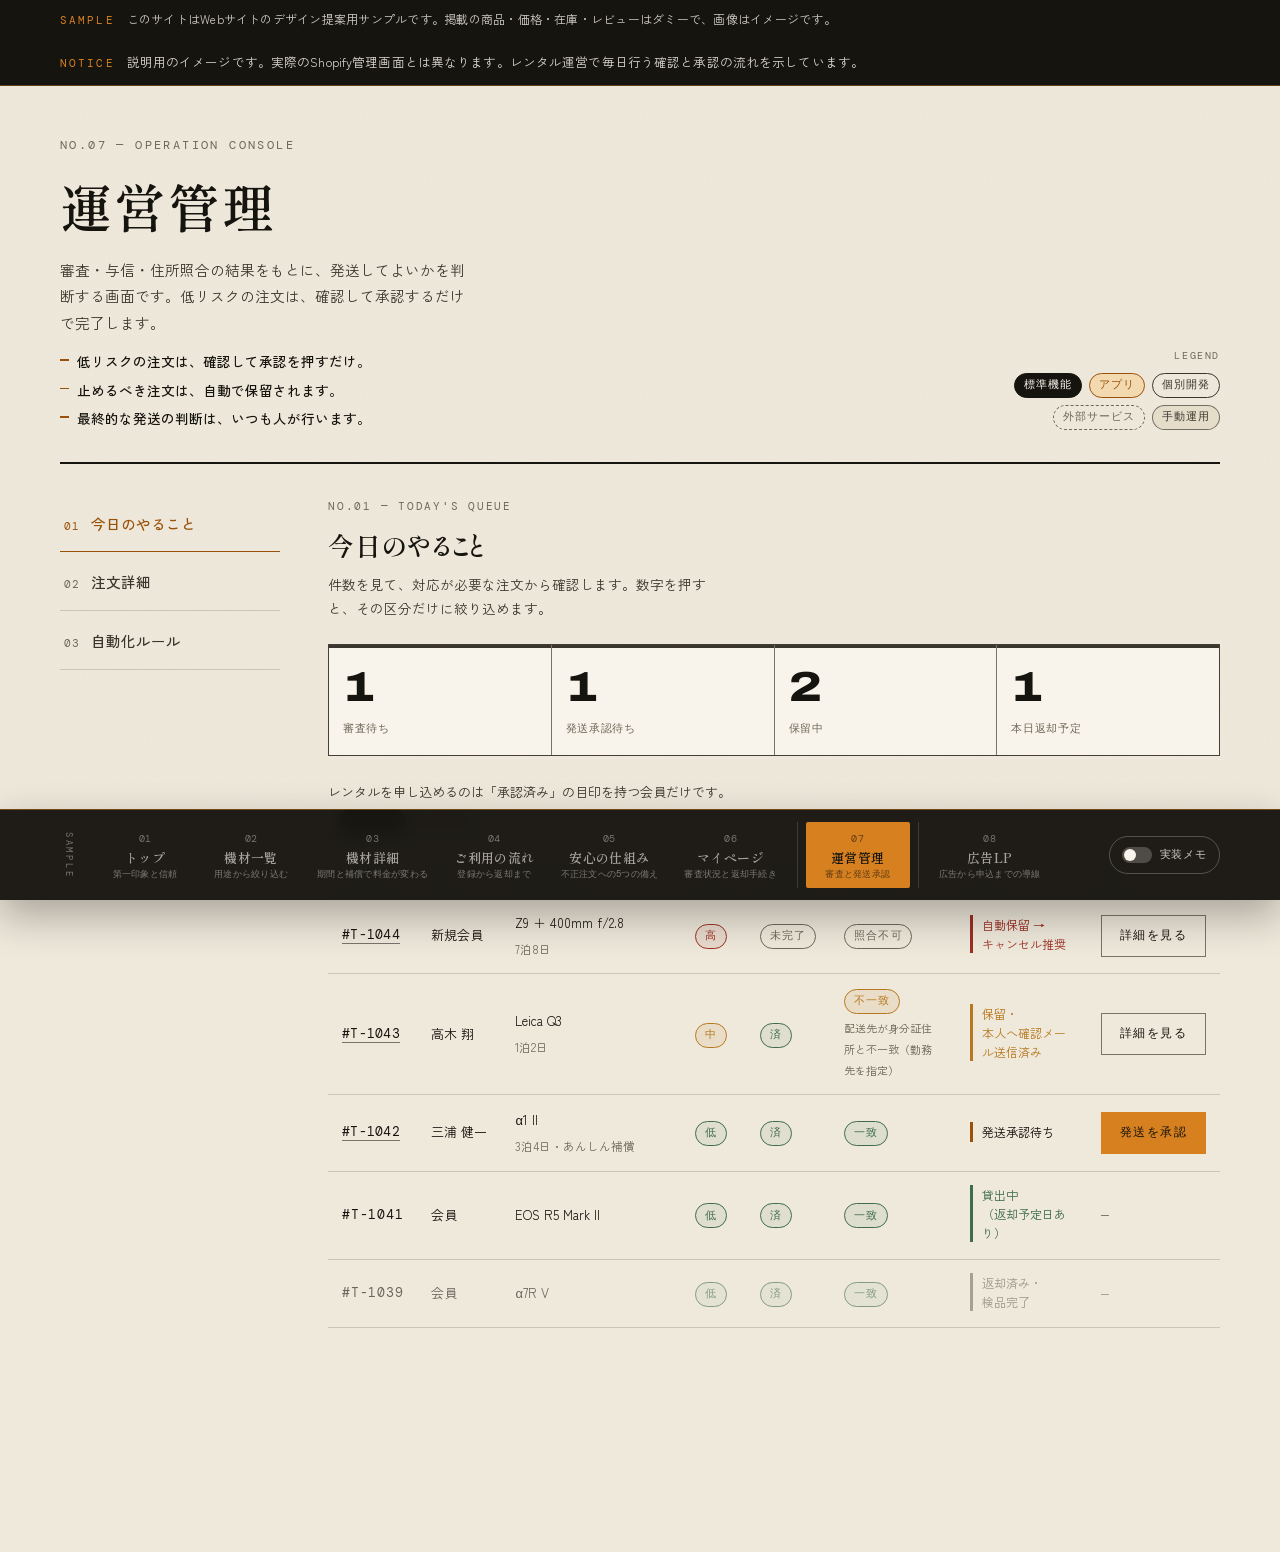
==== commit 91424f91: "Refine pages after review and use standard-width figures for prices Co-Authored-By: Claude Fable 5.1" ====
--- a/admin.html
+++ b/admin.html
@@ -16,8 +16,8 @@
 <link rel="preconnect" href="https://fonts.googleapis.com">
 <link rel="preconnect" href="https://fonts.gstatic.com" crossorigin>
 <link rel="stylesheet" href="https://fonts.googleapis.com/css2?family=Archivo:wdth,wght@62..125,400..800&family=DM+Mono:wght@400;500&family=Shippori+Mincho+B1:wght@500;700&family=Zen+Kaku+Gothic+New:wght@400;500;700&display=swap">
-<link rel="stylesheet" href="assets/css/base.css?v=09211036">
-<link rel="stylesheet" href="assets/css/admin.css?v=09211036">
+<link rel="stylesheet" href="assets/css/base.css?v=09211104">
+<link rel="stylesheet" href="assets/css/admin.css?v=09211104">
 <noscript><style>.u-reveal{opacity:1!important;transform:none!important}</style></noscript>
 </head>
 <body>
@@ -79,6 +79,11 @@
         <p class="p-admin-head__eyebrow u-mono">No.07 — OPERATION CONSOLE</p>
         <h1 class="p-admin-head__h1 u-mincho">運営管理</h1>
         <p class="p-admin-head__lead">審査・与信・住所照合の結果をもとに、発送してよいかを判断する画面です。低リスクの注文は、確認して承認するだけで完了します。</p>
+        <ul class="p-admin-head__points">
+          <li>低リスクの注文は、確認して承認を押すだけ。</li>
+          <li>止めるべき注文は、自動で保留されます。</li>
+          <li>最終的な発送の判断は、いつも人が行います。</li>
+        </ul>
       </div>
       <div class="p-admin-legend" aria-label="実装種別の凡例">
         <span class="p-admin-legend__label u-mono">LEGEND</span>
@@ -187,9 +192,9 @@
           </header>
 
           <div class="p-admin-orderChips" id="orderChips">
-            <a class="c-chip p-admin-chip" href="#order-T-1042" data-order-chip="#T-1042"><b>#T-1042</b><small>三浦 健一・低リスク</small></a>
-            <a class="c-chip p-admin-chip" href="#order-T-1043" data-order-chip="#T-1043"><b>#T-1043</b><small>高木 翔・中リスク</small></a>
-            <a class="c-chip p-admin-chip" href="#order-T-1044" data-order-chip="#T-1044"><b>#T-1044</b><small>新規会員・高リスク</small></a>
+            <a class="c-chip p-admin-chip" href="#order-T-1042" data-order-chip="#T-1042" data-risk="low"><b>#T-1042</b><small>三浦 健一・低リスク</small></a>
+            <a class="c-chip p-admin-chip" href="#order-T-1043" data-order-chip="#T-1043" data-risk="mid"><b>#T-1043</b><small>高木 翔・中リスク</small></a>
+            <a class="c-chip p-admin-chip" href="#order-T-1044" data-order-chip="#T-1044" data-risk="high"><b>#T-1044</b><small>新規会員・高リスク</small></a>
           </div>
 
           <div class="p-admin-orderHead u-reveal" style="--d:.04s">
@@ -198,7 +203,7 @@
               <p class="p-admin-orderHead__item" id="orderItem">—</p>
               <p class="p-admin-orderHead__member u-mono" id="orderMember">—</p>
             </div>
-            <span class="c-badge" id="orderRiskBadge">RISK</span>
+            <span class="c-badge p-admin-orderHead__riskBadge" id="orderRiskBadge">RISK</span>
           </div>
 
           <div class="p-admin-reasonBlock">
@@ -207,9 +212,14 @@
           </div>
 
           <div class="p-admin-noteWrap" id="orderCancelNotice" hidden>
-            <div class="c-notice c-notice--warn">
-              <span class="c-notice__mark u-mono">NOTE</span>
-              <p>自動で保留された注文です。カード名義と会員名の不一致、短時間の決済失敗が確認されているため、キャンセルを推奨します。</p>
+            <div class="p-admin-cancelNotice">
+              <p class="p-admin-cancelNotice__mark u-mono">自動保留</p>
+              <p class="p-admin-cancelNotice__title">キャンセルを推奨します</p>
+              <ul class="p-admin-cancelNotice__reasons">
+                <li>短時間に複数回の決済失敗</li>
+                <li>カード名義と会員名の不一致</li>
+                <li>登録から5分で高額注文</li>
+              </ul>
             </div>
           </div>
 
@@ -454,8 +464,8 @@
 
 <div class="c-toast" id="toast" role="status" aria-live="polite"></div>
 
-<script src="assets/js/data.js?v=09211036"></script>
-<script src="assets/js/site.js?v=09211036"></script>
-<script src="assets/js/admin.js?v=09211036"></script>
+<script src="assets/js/data.js?v=09211104"></script>
+<script src="assets/js/site.js?v=09211104"></script>
+<script src="assets/js/admin.js?v=09211104"></script>
 </body>
 </html>
--- a/assets/css/base.css
+++ b/assets/css/base.css
@@ -29,6 +29,8 @@
   --f-mono:"DM Mono",ui-monospace,"SFMono-Regular",Menlo,monospace;
   --f-mincho:"Shippori Mincho B1","Hiragino Mincho ProN","Yu Mincho",serif;
   --f-gothic:"Zen Kaku Gothic New","Hiragino Kaku Gothic ProN","Yu Gothic",sans-serif;
+  /* 価格・金額の数字：標準幅の読みやすいグロテスク（幅広の刻印書体は見出しの欧文・機種名・工程番号だけに使う） */
+  --f-num:"Archivo","Helvetica Neue",Arial,sans-serif;
 
   /* 余白スケール */
   --sp-1:4px; --sp-2:8px; --sp-3:12px; --sp-4:16px; --sp-5:24px;
@@ -99,6 +101,8 @@
   background-size:140px 140px;
 }
 .l-main,.c-header,.c-footer,.c-dock,.c-samplebar{position:relative;z-index:1;}
+/* 本文内の下部固定要素（料金バーや固定CTA）がフッターの背後に隠れないよう、本文をフッターより手前に置く */
+.l-main{z-index:2;}
 
 /* ---------- 3. タイポグラフィ ---------- */
 h1,h2,h3{
@@ -292,10 +296,11 @@
   font-family:var(--f-mono);font-size:11.5px;letter-spacing:.1em;
   color:var(--c-ink-3);text-transform:uppercase;margin-right:.3em;
 }
-.c-price__yen{font-family:var(--f-wide);font-stretch:125%;font-size:.62em;margin-right:.1em;color:var(--c-ink-3);}
+.c-price__yen{font-family:var(--f-num);font-stretch:100%;font-variation-settings:"wdth" 100;font-size:.62em;margin-right:.1em;color:var(--c-ink-3);}
 .c-price__amount{
-  font-family:var(--f-wide);font-stretch:125%;font-variation-settings:"wdth" 125;
-  font-weight:700;font-size:clamp(22px,2.6vw,30px);color:var(--c-ink);letter-spacing:.01em;
+  font-family:var(--f-num);font-stretch:100%;font-variation-settings:"wdth" 100;
+  font-variant-numeric:tabular-nums lining-nums;
+  font-weight:600;font-size:clamp(22px,2.6vw,30px);color:var(--c-ink);letter-spacing:0;
 }
 .c-price__unit{font-family:var(--f-mono);font-size:12px;color:var(--c-ink-3);margin-left:.15em;}
 .c-price--sm .c-price__amount{font-size:18px;}
@@ -318,7 +323,7 @@
   color:var(--c-ink-3);border-bottom:1px solid var(--c-line-strong);font-weight:500;
 }
 .c-table tbody tr:hover{background:rgba(22,20,15,.025);}
-.c-table td.u-num,.c-table th.u-num{font-family:var(--f-wide);font-stretch:125%;text-align:right;}
+.c-table td.u-num,.c-table th.u-num{font-family:var(--f-num);font-stretch:100%;font-variation-settings:"wdth" 100;font-variant-numeric:tabular-nums lining-nums;font-weight:500;text-align:right;}
 .c-table--zebra tbody tr:nth-child(even){background:var(--c-paper-2);}
 .c-table-wrap{overflow-x:auto;-webkit-overflow-scrolling:touch;}
 
@@ -593,8 +598,9 @@
 .c-card-product__price{display:flex;flex-direction:column;gap:2px;}
 .c-card-product__priceLabel{font-size:10.5px;color:var(--c-ink-3);}
 .c-card-product__priceNum{
-  font-family:var(--f-wide);font-stretch:125%;font-variation-settings:"wdth" 125;
-  font-weight:700;font-size:20px;color:var(--c-ink);
+  font-family:var(--f-num);font-stretch:100%;font-variation-settings:"wdth" 100;
+  font-variant-numeric:tabular-nums lining-nums;
+  font-weight:600;font-size:21px;color:var(--c-ink);letter-spacing:0;
 }
 .c-card-product__priceNum span{font-family:var(--f-mono);font-size:11px;color:var(--c-ink-3);font-weight:400;margin-left:2px;}
 .c-card-product__ref{font-size:10.5px;color:var(--c-ink-3);letter-spacing:.02em;margin-top:2px;}
@@ -910,10 +916,28 @@
   .c-dock__div{align-self:center;height:24px;margin-inline:4px;}
   .c-dock__memoLabel{display:none;}
   .c-dock__memo{padding:7px 8px;gap:0;}
-  .c-dock__collapse{display:flex;position:absolute;top:-27px;right:10px;background:rgba(22,20,15,.96);border:1px solid rgba(215,128,31,.45);border-bottom:0;padding:4px 10px;}
+  .c-dock__collapse{display:flex;position:absolute;top:-27px;left:10px;right:auto;background:rgba(22,20,15,.96);border:1px solid rgba(215,128,31,.45);border-bottom:0;padding:4px 10px;}
   .c-dock__inner{flex-wrap:nowrap;padding:8px 10px;gap:8px;position:relative;}
   .c-samplebar__text{font-size:10.5px;line-height:1.5;}
   .c-samplebar__inner{padding-block:6px;}
+}
+
+/* ---------- 価格・金額の数字（全ページ共通の上書き） ----------
+   ページ固有CSSで幅広書体を指定している価格表示も、ここで標準幅に統一する。
+   .l-main を付けて詳細度を上げ、後から読み込まれるページCSSより優先させている。 */
+.l-main .p-product-calc__row .u-wide,
+.l-main .p-product-calc__ratio b,
+.l-main .p-product-priceBar__amount,
+.l-main .p-lp-price__rowNum,
+.l-main .p-lp-price__ratio b,
+.l-main .p-index-concept__ratio b,
+.l-main .u-price-num{
+  font-family:var(--f-num);
+  font-stretch:100%;
+  font-variation-settings:"wdth" 100;
+  font-variant-numeric:tabular-nums lining-nums;
+  font-weight:600;
+  letter-spacing:0;
 }
 
 /* ---------- 26. c-toast ---------- */
--- a/assets/css/admin.css
+++ b/assets/css/admin.css
@@ -29,6 +29,14 @@
 .p-admin-head__eyebrow{font-size:12px;letter-spacing:.2em;text-transform:uppercase;color:var(--c-ink-3);margin-bottom:10px;}
 .p-admin-head__h1{margin-bottom:12px;}
 .p-admin-head__lead{font-size:14.5px;line-height:1.85;color:var(--c-ink-2);max-width:52ch;}
+.p-admin-head__points{margin-top:14px;display:flex;flex-direction:column;gap:7px;}
+.p-admin-head__points li{
+  font-size:13.5px;line-height:1.6;color:var(--c-ink);font-weight:500;
+  padding-left:17px;position:relative;max-width:48ch;
+}
+.p-admin-head__points li::before{
+  content:"";position:absolute;left:0;top:8px;width:9px;height:1.5px;background:var(--c-amber-deep);
+}
 .p-admin-legend{flex-shrink:0;text-align:right;}
 .p-admin-legend__label{display:block;font-size:10px;letter-spacing:.16em;color:var(--c-ink-3);margin-bottom:8px;}
 .p-admin-legend__list{display:flex;gap:7px;flex-wrap:wrap;justify-content:flex-end;max-width:260px;}
@@ -139,6 +147,15 @@
 .p-admin-table tr.is-muted{opacity:.62;}
 .p-admin-table__matchNote{display:block;margin-top:4px;font-size:11px;color:var(--c-ink-3);max-width:22ch;}
 .p-admin-table__dash{color:var(--c-ink-3);}
+/* 会員名は短い和文なので折り返させない（狭い列で1文字だけ次行に落ちるのを防ぐ） */
+.p-admin-table__member{white-space:nowrap;}
+/* 機材名と期間・補償は"・"の位置で必ず2行に分ける（意味の切れ目でない位置での折り返しを防ぐ） */
+.p-admin-table__item{min-width:180px;}
+.p-admin-itemName,.p-admin-itemPeriod{display:block;white-space:nowrap;}
+.p-admin-itemName{color:var(--c-ink);}
+.p-admin-itemPeriod{margin-top:3px;font-size:11.5px;color:var(--c-ink-3);}
+.p-admin-card__itemName{display:block;}
+.p-admin-card__itemPeriod{display:block;margin-top:2px;font-size:12px;color:var(--c-ink-3);}
 
 .p-admin-cards{display:none;}
 
@@ -173,6 +190,8 @@
 .p-admin-status{
   display:inline-block;font-size:12px;color:var(--c-ink-2);
   padding-left:9px;border-left:3px solid var(--c-ink-3);line-height:1.6;
+  /* 「キャンセル」のような複合語の途中で改行しない（不自然な折り返し防止） */
+  word-break:keep-all;overflow-wrap:anywhere;
 }
 .p-admin-status--wait{border-left-color:var(--c-amber-deep);color:var(--c-ink);}
 .p-admin-status--hold{border-left-color:var(--c-hold);color:var(--c-hold);}
@@ -180,11 +199,17 @@
 .p-admin-status--ok{border-left-color:var(--c-ok);color:var(--c-ok);}
 .p-admin-status--done{border-left-color:var(--c-line-strong);color:var(--c-ink-3);}
 
-/* ---- order chips ---- */
+/* ---- order chips（切替時に低・中・高が色でも分かるよう左に帯を付ける） ---- */
 .p-admin-orderChips{display:flex;gap:10px;flex-wrap:wrap;margin-bottom:var(--sp-5);}
-.p-admin-orderChips .p-admin-chip{align-items:flex-start;flex-direction:column;gap:2px;}
-
-/* ---- order head ---- */
+.p-admin-orderChips .p-admin-chip{align-items:flex-start;flex-direction:column;gap:2px;border-left-width:4px;border-left-style:solid;}
+.p-admin-orderChips .p-admin-chip[data-risk="low"]{border-left-color:var(--c-ok);}
+.p-admin-orderChips .p-admin-chip[data-risk="mid"]{border-left-color:var(--c-hold);}
+.p-admin-orderChips .p-admin-chip[data-risk="high"]{border-left-color:var(--c-ng);}
+.p-admin-orderChips .p-admin-chip[aria-pressed="true"][data-risk="low"]{border-left-color:var(--c-ok);}
+.p-admin-orderChips .p-admin-chip[aria-pressed="true"][data-risk="mid"]{border-left-color:var(--c-hold);}
+.p-admin-orderChips .p-admin-chip[aria-pressed="true"][data-risk="high"]{border-left-color:var(--c-ng);}
+
+/* ---- order head（リスクバッジを大きく、一目で分かるように） ---- */
 .p-admin-orderHead{
   display:flex;justify-content:space-between;align-items:flex-start;gap:var(--sp-4);
   padding-bottom:var(--sp-4);margin-bottom:var(--sp-4);
@@ -193,11 +218,35 @@
 .p-admin-orderHead__id{font-size:24px;font-weight:800;letter-spacing:.01em;}
 .p-admin-orderHead__item{margin-top:6px;font-size:15px;color:var(--c-ink-2);}
 .p-admin-orderHead__member{margin-top:6px;font-size:11.5px;color:var(--c-ink-3);}
+.p-admin-orderHead__riskBadge{
+  font-size:14.5px;font-weight:700;padding:.6em 1.05em;letter-spacing:.14em;
+  border-radius:var(--r-1);flex-shrink:0;
+}
 
 .p-admin-reasonBlock{margin-bottom:var(--sp-5);}
 .p-admin-orderReason{margin-top:8px;font-size:14px;line-height:1.85;color:var(--c-ink-2);max-width:64ch;}
 
 .p-admin-noteWrap{margin-bottom:var(--sp-5);}
+
+/* ---- 自動保留・キャンセル推奨（理由を大きく読ませる） ---- */
+.p-admin-cancelNotice{
+  padding:20px 22px 22px;
+  background:var(--c-paper-3);
+  border:1px solid var(--c-ng);
+  border-left:5px solid var(--c-ng);
+}
+.p-admin-cancelNotice__mark{font-size:11px;letter-spacing:.14em;color:var(--c-ng);}
+.p-admin-cancelNotice__title{
+  margin-top:6px;font-family:var(--f-mincho);font-weight:700;font-size:clamp(19px,2.3vw,23px);color:var(--c-ink);
+}
+.p-admin-cancelNotice__reasons{margin-top:14px;display:flex;flex-direction:column;gap:9px;}
+.p-admin-cancelNotice__reasons li{
+  font-size:15px;line-height:1.6;color:var(--c-ink-2);
+  padding-left:16px;position:relative;
+}
+.p-admin-cancelNotice__reasons li::before{
+  content:"";position:absolute;left:0;top:9px;width:7px;height:1.5px;background:var(--c-ng);
+}
 
 .p-admin-block__label{
   display:flex;align-items:center;flex-wrap:wrap;
@@ -222,48 +271,52 @@
 }
 .p-admin-matchResult{margin-top:12px;display:flex;align-items:center;gap:10px;font-size:13px;color:var(--c-ink-2);}
 
-/* ---- timeline（等幅） ---- */
+/* ---- timeline（等幅／遠目にも進捗が分かる帯） ---- */
+/* 済＝墨のベタ帯、保留・要注意＝琥珀、未・照合不可＝薄い罫線のみ、停止＝紅。現在地は最大の面積と太い上帯で強調する。 */
 .p-admin-timelineWrap{margin-bottom:var(--sp-6);}
 .p-admin-timeline{
-  display:flex;gap:0;margin-top:14px;
-  border-top:1px solid var(--c-line-strong);
+  display:flex;gap:2px;margin-top:14px;
   overflow-x:auto;-webkit-overflow-scrolling:touch;
 }
 .p-admin-timeline__item{
-  flex:1 0 120px;padding:16px 12px 0;position:relative;
-  border-right:1px solid var(--c-line);
-}
-.p-admin-timeline__item:last-child{border-right:0;}
+  flex:1 0 128px;padding:16px 14px 15px;position:relative;
+  border-top:5px solid var(--c-line-strong);
+  background:var(--c-paper-3);
+  transition:transform var(--t-fast) var(--ease);
+}
 .p-admin-timeline__marker{
-  display:block;
-  width:9px;height:9px;background:var(--c-ink-3);
-  margin-top:-5.5px;margin-bottom:10px;
-  border:2px solid var(--c-paper);
-}
-.p-admin-timeline__item.is-done .p-admin-timeline__marker{background:var(--c-ink);}
-.p-admin-timeline__item.is-current .p-admin-timeline__marker{background:var(--c-amber-deep);box-shadow:0 0 0 3px var(--c-amber-soft);}
-.p-admin-timeline__item.is-hold .p-admin-timeline__marker{background:var(--c-hold);}
-.p-admin-timeline__item.is-flag .p-admin-timeline__marker{background:var(--c-amber-deep);}
-.p-admin-timeline__item.is-skip .p-admin-timeline__marker{background:transparent;border-color:var(--c-line-strong);}
-.p-admin-timeline__item.is-fail .p-admin-timeline__marker{background:var(--c-ng);}
-.p-admin-timeline__name{font-family:var(--f-mono);font-size:11.5px;color:var(--c-ink);margin-bottom:4px;}
-.p-admin-timeline__state{font-family:var(--f-mono);font-size:10px;letter-spacing:.06em;color:var(--c-ink-3);}
-.p-admin-timeline__item.is-current .p-admin-timeline__state{color:var(--c-amber-deep);}
+  display:inline-flex;align-items:center;justify-content:center;
+  width:20px;height:20px;border-radius:50%;
+  background:transparent;border:2px solid var(--c-line-strong);
+  margin-bottom:12px;
+}
+.p-admin-timeline__item.is-done{border-top-color:var(--c-ink);background:rgba(22,20,15,.05);}
+.p-admin-timeline__item.is-done .p-admin-timeline__marker{background:var(--c-ink);border-color:var(--c-ink);}
+.p-admin-timeline__item.is-current{border-top-width:7px;border-top-color:var(--c-amber-deep);background:var(--c-amber-soft);transform:translateY(-3px);box-shadow:var(--shadow-pop);}
+.p-admin-timeline__item.is-current .p-admin-timeline__marker{width:24px;height:24px;background:var(--c-amber-deep);border-color:var(--c-amber-deep);box-shadow:0 0 0 4px rgba(215,128,31,.28);}
+.p-admin-timeline__item.is-hold{border-top-color:var(--c-hold);background:rgba(183,121,31,.1);}
+.p-admin-timeline__item.is-hold .p-admin-timeline__marker{background:var(--c-hold);border-color:var(--c-hold);}
+.p-admin-timeline__item.is-flag{border-top-color:var(--c-amber-deep);background:rgba(215,128,31,.1);}
+.p-admin-timeline__item.is-flag .p-admin-timeline__marker{background:var(--c-amber-deep);border-color:var(--c-amber-deep);}
+.p-admin-timeline__item.is-skip{border-top-color:var(--c-line-strong);background:transparent;}
+.p-admin-timeline__item.is-skip .p-admin-timeline__marker{background:transparent;border-color:var(--c-line-strong);border-style:dashed;}
+.p-admin-timeline__item.is-fail{border-top-color:var(--c-ng);background:rgba(156,47,34,.07);}
+.p-admin-timeline__item.is-fail .p-admin-timeline__marker{background:var(--c-paper-3);border-color:var(--c-ng);}
+.p-admin-timeline__name{font-family:var(--f-mono);font-size:12.5px;font-weight:500;color:var(--c-ink);margin-bottom:5px;}
+.p-admin-timeline__state{font-family:var(--f-mono);font-size:11px;letter-spacing:.06em;color:var(--c-ink-3);}
+.p-admin-timeline__item.is-current .p-admin-timeline__name{font-weight:700;}
+.p-admin-timeline__item.is-current .p-admin-timeline__state{color:var(--c-amber-deep);font-weight:700;}
 .p-admin-timeline__item.is-hold .p-admin-timeline__state{color:var(--c-hold);}
 .p-admin-timeline__item.is-flag .p-admin-timeline__state{color:var(--c-amber-deep);}
-.p-admin-timeline__item.is-fail .p-admin-timeline__state{color:var(--c-ng);}
+.p-admin-timeline__item.is-fail .p-admin-timeline__state{color:var(--c-ng);font-weight:500;}
 
 @media(max-width:599px){
   .p-admin-timeline{
-    display:grid;grid-template-columns:repeat(3,1fr);
+    display:grid;grid-template-columns:repeat(3,1fr);gap:2px;
     overflow-x:visible;
   }
-  .p-admin-timeline__item{
-    flex-basis:auto;padding-bottom:14px;
-    border-bottom:1px solid var(--c-line);
-  }
-  .p-admin-timeline__item:nth-child(3n){border-right:0;}
-  .p-admin-timeline__item:nth-child(n+4){border-bottom:0;}
+  .p-admin-timeline__item{flex-basis:auto;padding:13px 10px 12px;}
+  .p-admin-timeline__item.is-current{transform:none;}
 }
 
 /* ---- actions ---- */
